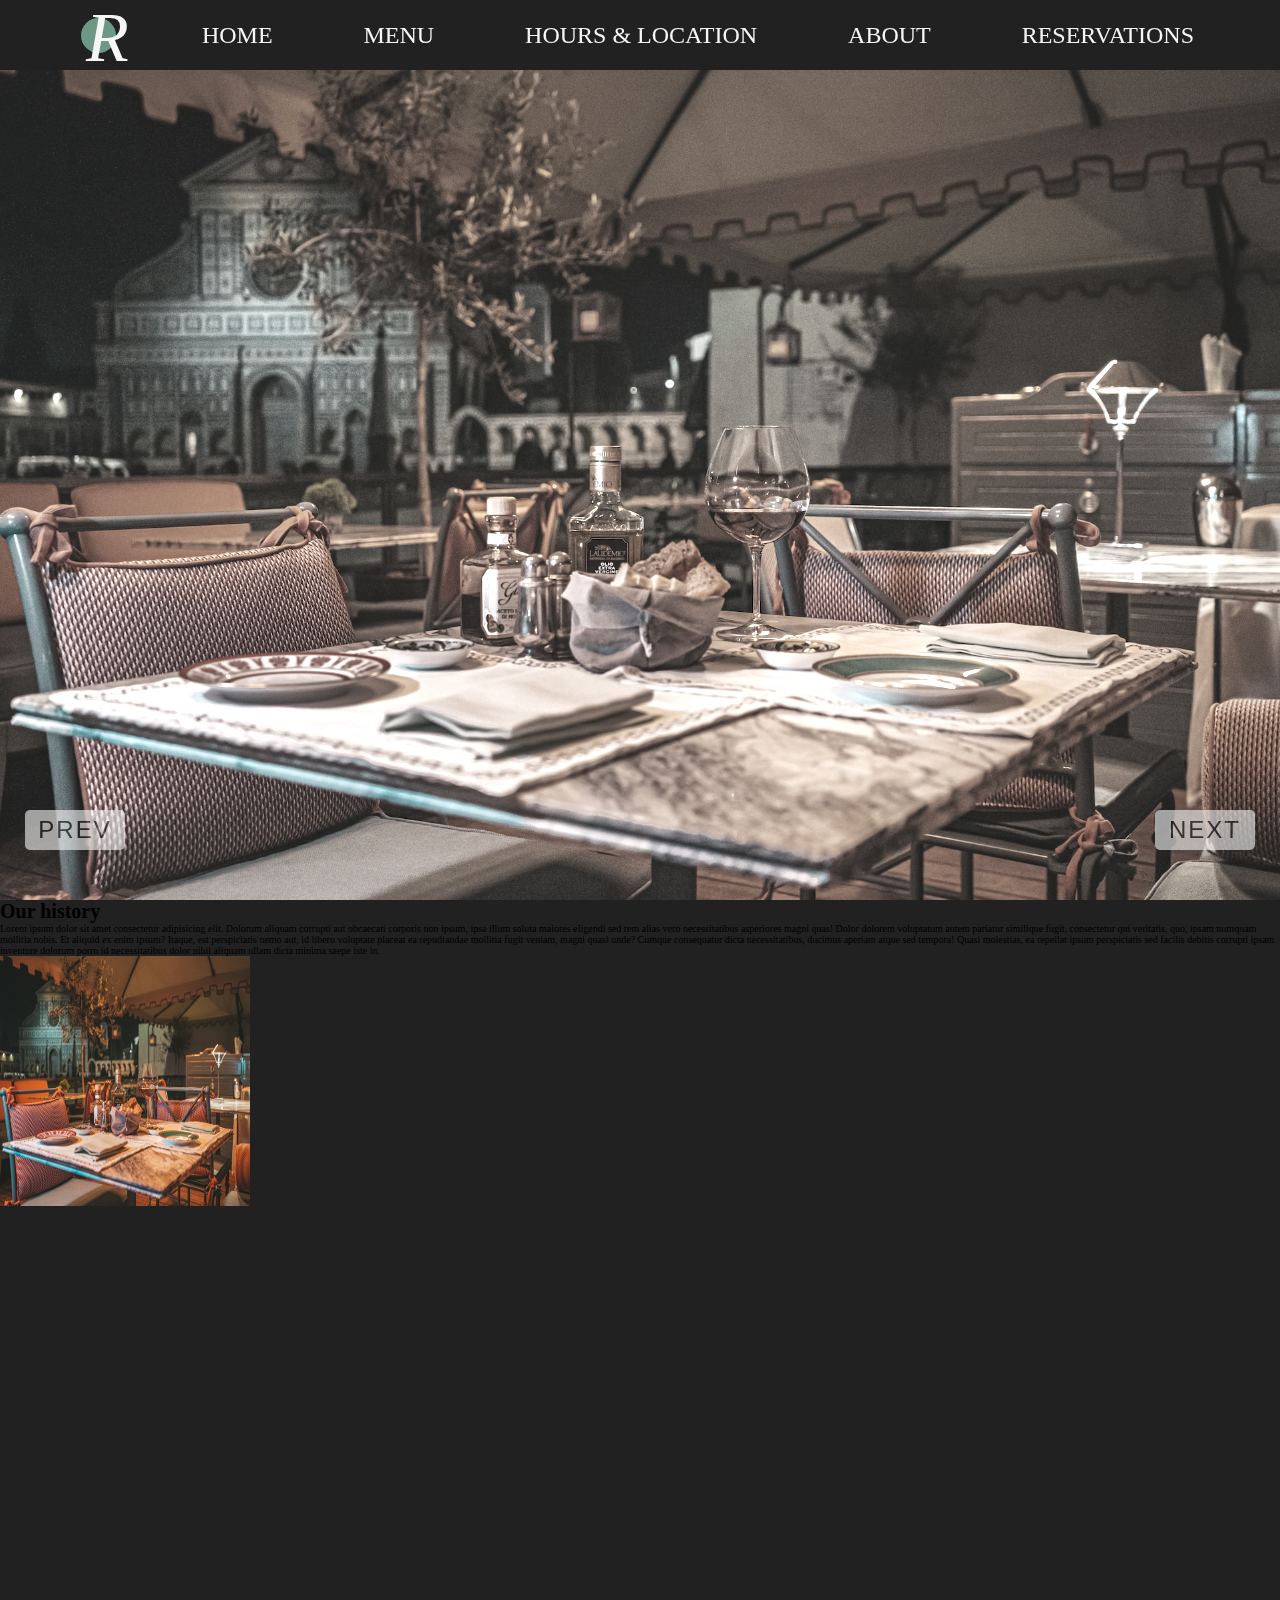
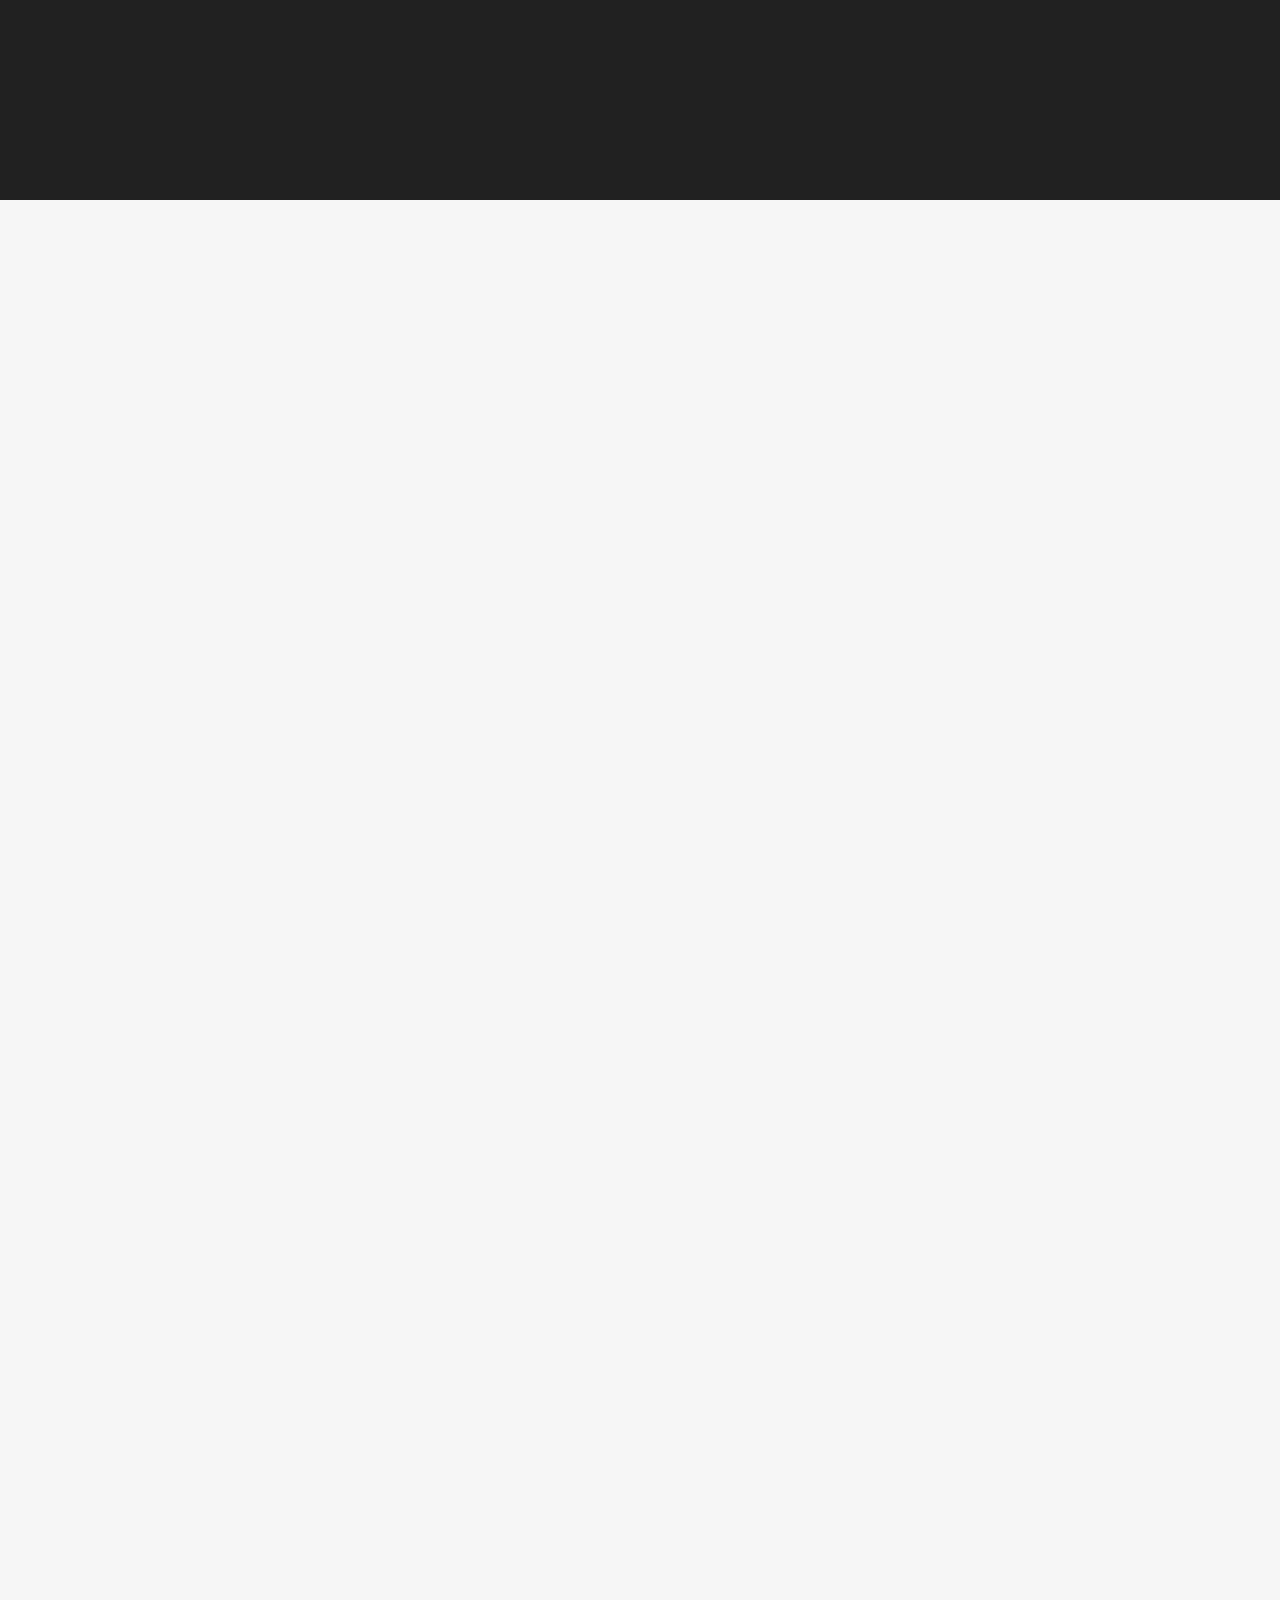
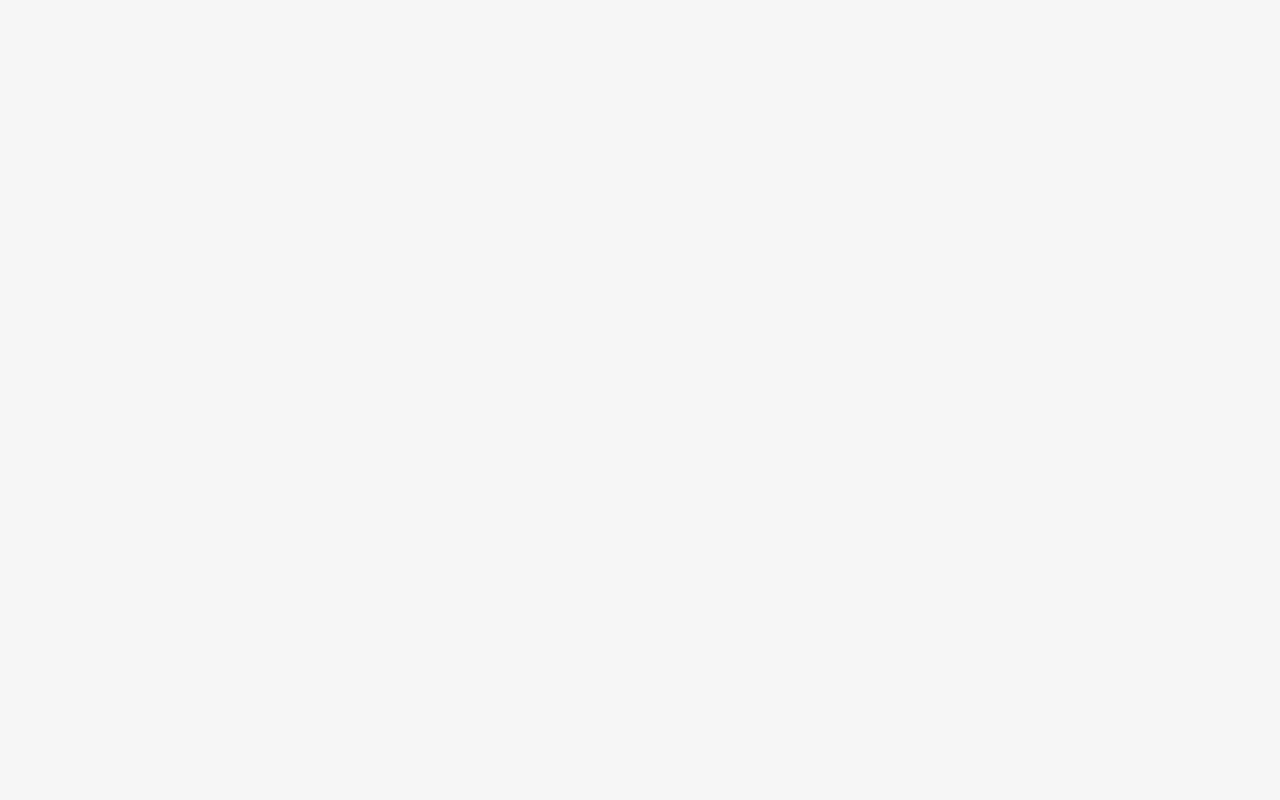
==== restaurant_template/HTML/index.html @ 0f70e35e "started restaurant" ====
<!DOCTYPE html>
<html lang="en">
    <head>
        <meta charset="UTF-8" />
        <meta name="viewport" content="width=device-width, initial-scale=1.0" />
        <title>Document</title>
        <link rel="stylesheet" href="/restaurant_template/CSS/styles.css" />
    </head>
    <body>
        <div class="body-container">
            <!-- <div class="head-outer"></div> -->
            <div class="head-outer-sticky">
                <header>
                    <a class="header-logo" href="">R</a>
                    <a href="">home</a>
                    <a href="">menu</a>
                    <a href="">hours & location</a>
                    <a href="">about</a>
                    <a href="">reservations</a>
                    <div class="sand-menu">
                        <div></div>
                        <div></div>
                        <div></div>
                    </div>
                </header>
            </div>
            <div class="body-outer">
                <section class="sec-01">
                    <div class="carousel-container">
                        <div class="carousel">
                            <img alt="" />
                            <img alt="" />
                            <img alt="" />
                        </div>
                        <div class="carousel-btns">
                            <button class="prev-btn">prev</button>
                            <button class="next-btn">next</button>
                        </div>
                    </div>
                </section>
                <section class="sec-02">
                    <div class="sec-02-container">
                        <div class="sec-02-text">
                            <h1>Our history</h1>
                            <p>
                                Lorem ipsum dolor sit amet consectetur
                                adipisicing elit. Dolorum aliquam corrupti aut
                                obcaecati corporis non ipsum, ipsa illum soluta
                                maiores eligendi sed rem alias vero
                                necessitatibus asperiores magni quas! Dolor
                                dolorem voluptatum autem pariatur similique
                                fugit, consectetur qui veritatis, quo, ipsam
                                numquam mollitia nobis. Et aliquid ex enim
                                ipsum? Itaque, est perspiciatis nemo aut, id
                                libero voluptate placeat ea repudiandae mollitia
                                fugit veniam, magni quasi unde? Cumque
                                consequatur dicta necessitatibus, ducimus
                                aperiam atque sed tempora! Quasi molestias, ea
                                repellat ipsum perspiciatis sed facilis debitis
                                corrupti ipsam inventore dolorum porro id
                                necessitatibus dolor nihil aliquam ullam dicta
                                minima saepe iste in.
                            </p>
                        </div>
                        <script>
                            document
                                .querySelectorAll("img")
                                .forEach(function (img) {
                                    // This can also be used to abort an image load.
                                    img.src = "";
                                });
                        </script>
                        <img src="/restaurant_template/IMG/restaurant_01.jpg" alt="" />
                    </div>
                </section>
                <section class="sec-03"></section>
                <section class="sec-04"></section>
            </div>
            <div class="foot-outer"></div>
        </div>

        <!-- CAROUSEL  -->

        <script src="/restaurant_template/JS/carousel_logic.js"></script>
        <script src="/restaurant_template/JS/sand_logic.js"></script>
    </body>
</html>
---- restaurant_template/CSS/styles.css ----
html {
    font-size: 10px;
}

html * {
    padding: 0;
    margin: 0;
    box-sizing: border-box;
}

:root {
    --color01: #f6f6f6;
    --color02: #d9cab3;
    --color03: #6d9886;
    --color04: #212121;

    /* header font sizes */
    --header-font-01: 2.4rem;
    --header-font-02: 2rem;

    /* margin & padding */
    --section-margin-top: 5rem;

}

.body-container {
    width: 100%;
    height: 400rem;
    background-color: var(--color01);
}

.head-outer {
    width: 100%;
    height: 9rem;
    background-color: var(--color04);
    border-bottom: 1px solid var(--color01);
}

.head-outer-sticky {
    position: sticky;
    height: 7rem;
    top: 0;
    width: 100%;
    background-color: var(--color04);
    transition: all 0.3s ease-in-out;
    z-index: 1;
}

/* HEADEER ********************************************************************************************* */

header {
    width: 100%;
    max-width: 150rem;
    margin: 0 auto;
    height: 100%;
    display: flex;
    justify-content: space-evenly;
    align-items: center;
}

.sand-menu {
    display: none;
}

header a {
    font-size: var(--header-font-01);
    text-transform: uppercase;
    text-decoration: none;
    color: var(--color01);
    position: relative;
    padding: 0 0.5rem;
}

header a:not(:first-child):before {
    position: absolute;
    content: "";
    bottom: -0.5rem;
    height: 0.2rem;
    width: 0;
    background-color: var(--color01);
    right: 0rem;
    transition: width 0.2s ease-in-out;
}

header a:hover::before {
    width: 100%;
}

.header-logo {
    font-size: 7rem;
    font-style: italic;
    background-color: var(--color03);
    border-radius: 5.5rem;
    width: 3.5rem;
    height: 3.5rem;
    display: flex;
    line-height: 4rem;
    align-self: top;
}

/* HEADEER END ********************************************************************************************* */

/* BODY START ********************************************************************************************* */

.body-outer{
    /* background-color: lightgreen; */
    height: calc(100vh - 70px);
    width: 100%;
}

.sec-01{
    height: 100%;
}

/* CAROUSEL TODO:  */

.carousel-container{
    width: 100%;
    height: 100%;
    overflow: hidden;  
    position: relative;
}

.carousel{
    position: absolute;
    left: -1px;
    top: -1px;
    bottom: -1px;
    width: calc(300vw + 6px);
    height: calc(100% + 2px);
    display: flex;
    transition: transform .5s ease;
}

.carousel img{
    height: auto;
    width: calc(100vw + 2px);
    /* background-image: url(/oleg_official/IMG/PNG/optimized/home/img01-small.png); */
    background-size: cover;
    background-repeat: no-repeat;
    background-position: center center;
    filter: grayscale(75%) brightness(120%); 
    box-sizing: border-box;
    border: none;
}

.carousel img:nth-child(1){
    background-image: url(/restaurant_template/IMG/restaurant_01.jpg);
}

.carousel img:nth-child(2){
    background-image: url(/restaurant_template/IMG/restaurant_02.jpg);
}

.carousel img:nth-child(3){
    background-image: url(/restaurant_template/IMG/restaurant_03.jpg);
}

.carousel-btns{
    position: absolute;
    left: 50%;
    transform: translateX(-50%);
    top: 0;
    display: flex;
    justify-content: space-between;
    align-items: end;
    width: 100%;
    max-width: 150rem;
    height: 100%;
    /* z-index: 3; */
}

.carousel-btns button{
    margin: 5rem 2.5rem;
    height: 4rem;
    width: 10rem;
    cursor: pointer;
    border: none;
    font-size: 2.4rem;
    background-color: var(--color01);
    opacity: .6;
    color: var(--color04);
    text-transform: uppercase;
    letter-spacing: .2rem;
    border-radius: .5rem;
}

.sec-02{
    height: 100vh;
    width: 100%;
    background-color: var(--color04);
}

.sec-02-container{
    position: relative;
    display: inline-block;
}

.sec-02-container img{
    /* background-image: url(/restaurant_template/IMG/restaurant_02.jpg); */
    background-size: cover;
    background-repeat: no-repeat;
    width: 25rem;
    height: 25rem;
}

/* BODY END ********************************************************************************************* */

/* CAROUSEL START ********************************************************************************************* */

/* CAROUSEL END ********************************************************************************************* */

/* ******************* */
/* ******************* */
/* ******************* */
/* MEDIAS */
/* ******************* */
/* ******************* */
/* ******************* */

@media screen and (max-width: 1250px) {
    header a {
        font-size: var(--header-font-02);
    }
}

@media screen and (max-width: 1000px) {
    .sand-menu {
        display: block;
        cursor: pointer;
        height: 5rem;
        align-self: flex-start;
    }

    .sand-menu div {
        width: 5em;
        height: 0.3rem;
        margin: 1rem 0;
        background-color: var(--color02);
        border-radius: 1rem;
        transition: all 0.4s ease;
    }

    .zero-height{
        display: none;
    }

    .head-outer-sticky.sand-100 .sand-menu div:nth-child(2) {
        opacity: 0;
        transition: all 0.4s ease;
    }

    .head-outer-sticky.sand-100 .sand-menu div:nth-child(1) {
        transform: translateY(1.3rem) rotate(45deg);
        transition: all 0.4s ease;
    }

    .head-outer-sticky.sand-100 .sand-menu div:nth-child(3) {
        transition: all 0.4s ease;
        transform: translateY(-1.3rem) rotate(-45deg);
    }

    .head-outer-sticky.sand-100 {
        height: 100vh;
        /* transition: height .3s ease-in-out; */
    }

    header {
        padding: 1rem 2rem;
        justify-content: space-between;
        position: relative;
        align-items: top;
    }

    .head-outer-sticky.sand-100 header {
        align-items: start;
    }

    .header-logo {
        width: 5rem;
        height: 5rem;
        line-height: 5rem;
        align-self: flex-start;
    }

    .overflow-hidden {
        overflow: hidden;
    }

    header a:not(:first-child):not(:last-child) {
        display: none;
    }

    .head-outer-sticky.sand-100 header a:not(:first-child) {
        display: block !important;
        position: absolute;
        left: 50%;
        transform: translateX(-50%);
        text-align: center;
        font-size: var(--header-font-01);
    }

    .head-outer-sticky.sand-100 a:nth-child(2) {
        top: 15rem;
    }

    .head-outer-sticky.sand-100 a:nth-child(3) {
        top: 22rem;
    }

    .head-outer-sticky.sand-100 a:nth-child(4) {
        top: 29rem;
        width: max-content;
    }

    .head-outer-sticky.sand-100 a:nth-child(5) {
        top: 36rem;
    }

    .head-outer-sticky.sand-100 a:nth-child(6) {
        top: 43rem;
    }
}
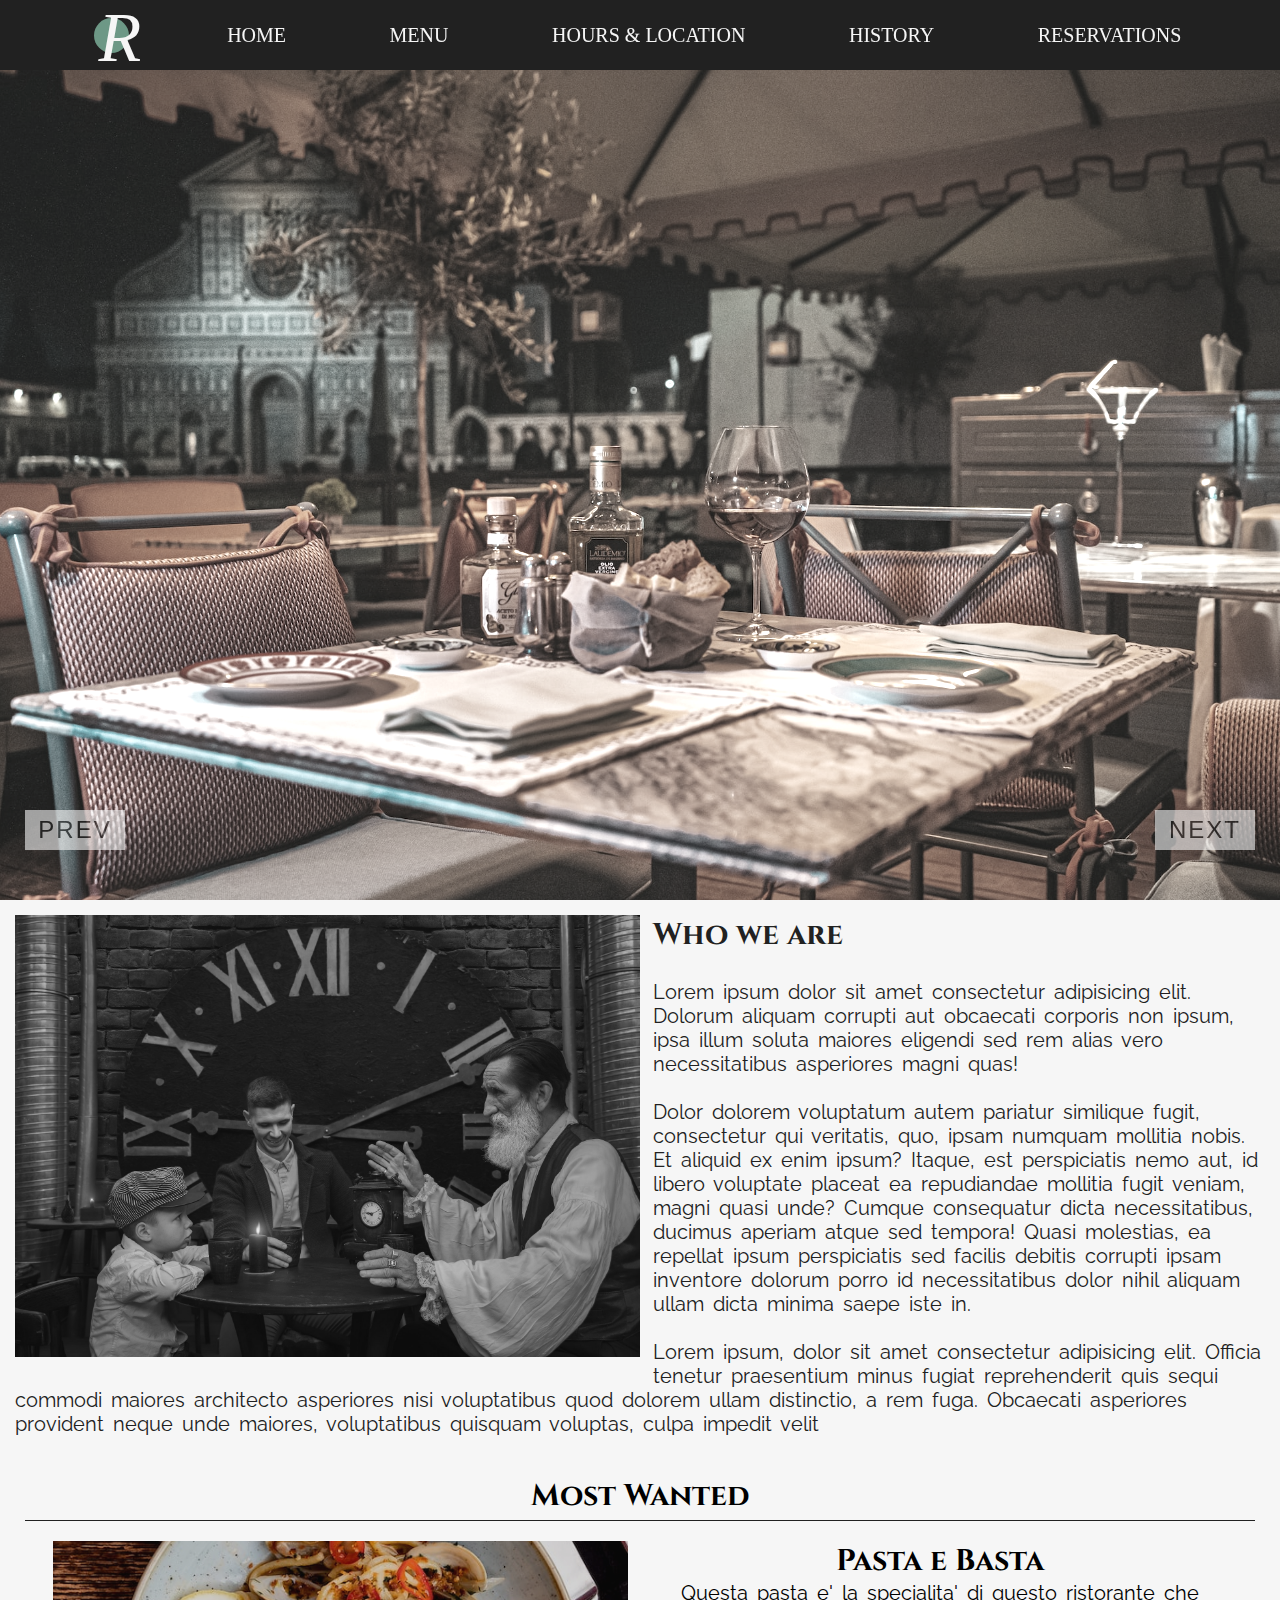
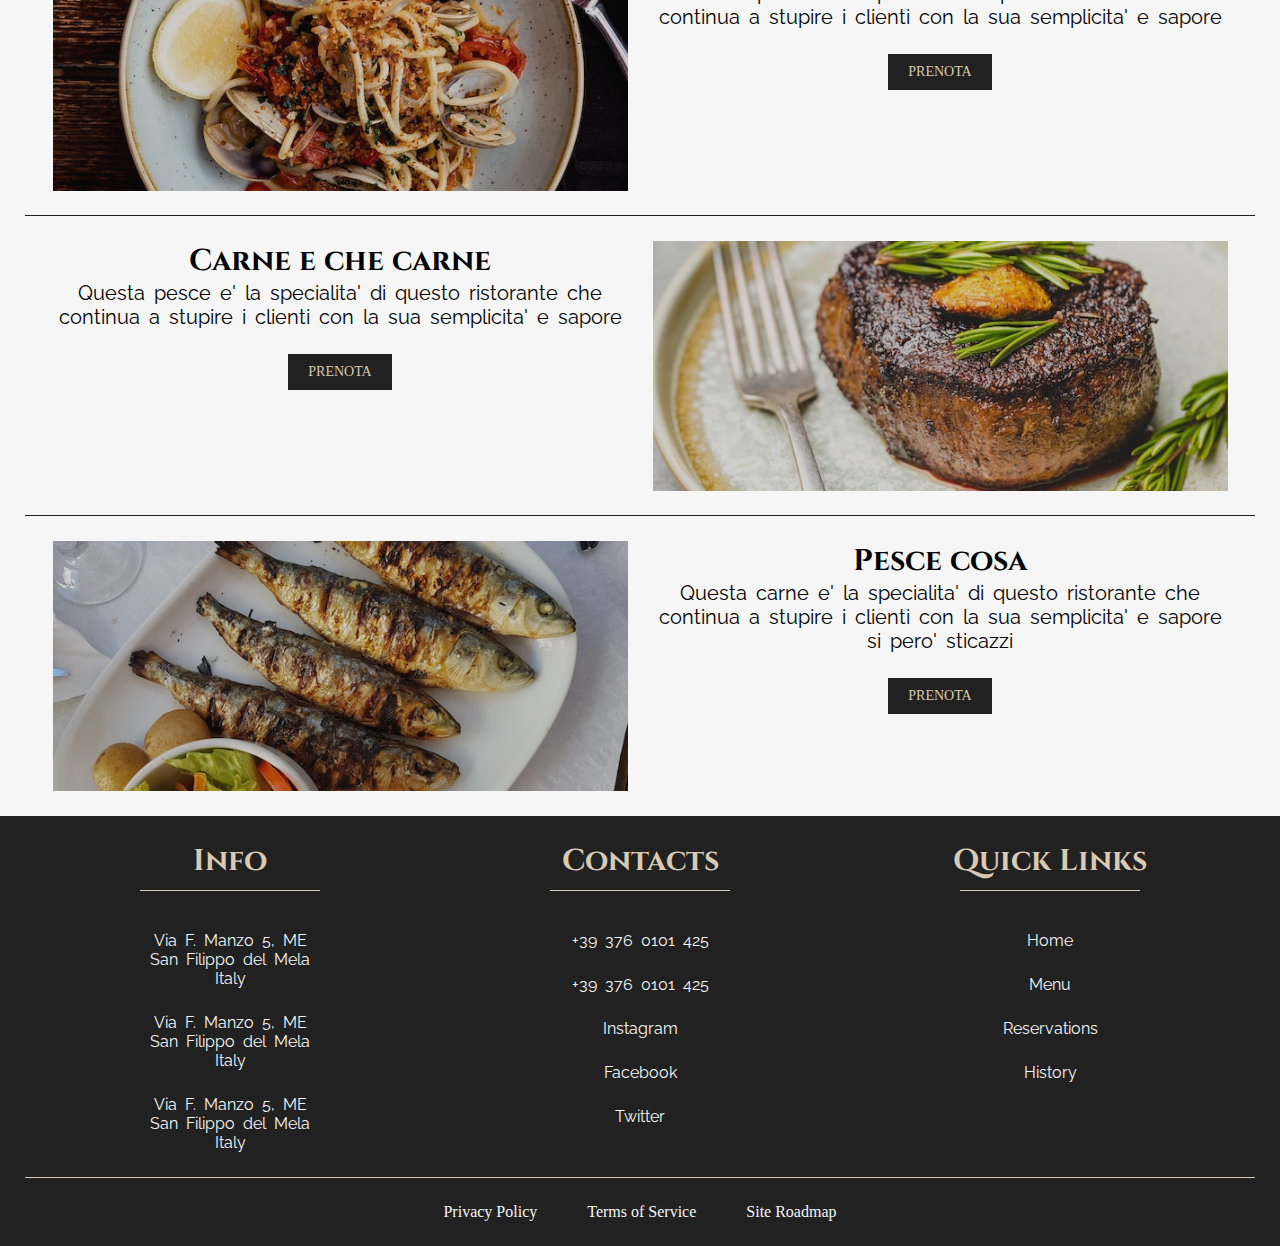
==== commit 0f899d3c: "home restaurant almost done" ====
--- a/restaurant_template/HTML/index.html
+++ b/restaurant_template/HTML/index.html
@@ -3,6 +3,14 @@
     <head>
         <meta charset="UTF-8" />
         <meta name="viewport" content="width=device-width, initial-scale=1.0" />
+        <link rel="preconnect" href="https://fonts.googleapis.com" />
+        <link rel="preconnect" href="https://fonts.gstatic.com" crossorigin />
+        <link rel="preconnect" href="https://fonts.googleapis.com" />
+        <link rel="preconnect" href="https://fonts.gstatic.com" crossorigin />
+        <link
+            href="https://fonts.googleapis.com/css2?family=Baskervville:ital@0;1&family=Cinzel&family=Marcellus+SC&family=Nunito:ital,wght@0,200;0,300;0,400;0,500;0,600;0,700;0,800;0,900;0,1000;1,200;1,300;1,400;1,500;1,600;1,700;1,800;1,900;1,1000&family=Raleway:ital,wght@0,100;0,200;0,300;0,400;0,500;0,600;0,700;0,800;0,900;1,100;1,200;1,300;1,400;1,500;1,600;1,700;1,800;1,900&display=swap"
+            rel="stylesheet"
+        />
         <title>Document</title>
         <link rel="stylesheet" href="/restaurant_template/CSS/styles.css" />
     </head>
@@ -15,7 +23,7 @@
                     <a href="">home</a>
                     <a href="">menu</a>
                     <a href="">hours & location</a>
-                    <a href="">about</a>
+                    <a href="">history</a>
                     <a href="">reservations</a>
                     <div class="sand-menu">
                         <div></div>
@@ -40,17 +48,24 @@
                 </section>
                 <section class="sec-02">
                     <div class="sec-02-container">
+                        <div class="sec-02-img">
+                            <img
+                                src="/restaurant_template/IMG/restaurant_03.jpg"
+                                alt=""
+                            />
+                        </div>
                         <div class="sec-02-text">
-                            <h1>Our history</h1>
+                            <h1>Who we are</h1>
                             <p>
                                 Lorem ipsum dolor sit amet consectetur
                                 adipisicing elit. Dolorum aliquam corrupti aut
                                 obcaecati corporis non ipsum, ipsa illum soluta
                                 maiores eligendi sed rem alias vero
-                                necessitatibus asperiores magni quas! Dolor
-                                dolorem voluptatum autem pariatur similique
-                                fugit, consectetur qui veritatis, quo, ipsam
-                                numquam mollitia nobis. Et aliquid ex enim
+                                necessitatibus asperiores magni quas!
+                                <br /><br />
+                                Dolor dolorem voluptatum autem pariatur
+                                similique fugit, consectetur qui veritatis, quo,
+                                ipsam numquam mollitia nobis. Et aliquid ex enim
                                 ipsum? Itaque, est perspiciatis nemo aut, id
                                 libero voluptate placeat ea repudiandae mollitia
                                 fugit veniam, magni quasi unde? Cumque
@@ -59,24 +74,124 @@
                                 repellat ipsum perspiciatis sed facilis debitis
                                 corrupti ipsam inventore dolorum porro id
                                 necessitatibus dolor nihil aliquam ullam dicta
-                                minima saepe iste in.
-                            </p>
-                        </div>
-                        <script>
-                            document
-                                .querySelectorAll("img")
-                                .forEach(function (img) {
-                                    // This can also be used to abort an image load.
-                                    img.src = "";
-                                });
-                        </script>
-                        <img src="/restaurant_template/IMG/restaurant_01.jpg" alt="" />
-                    </div>
-                </section>
-                <section class="sec-03"></section>
-                <section class="sec-04"></section>
+                                minima saepe iste in. <br /><br />
+                                Lorem ipsum, dolor sit amet consectetur
+                                adipisicing elit. Officia tenetur praesentium
+                                minus fugiat reprehenderit quis sequi commodi
+                                maiores architecto asperiores nisi voluptatibus
+                                quod dolorem ullam distinctio, a rem fuga.
+                                Obcaecati asperiores provident neque unde
+                                maiores, voluptatibus quisquam voluptas, culpa
+                                impedit velit
+                            </p>
+                        </div>
+                    </div>
+                </section>
+                <!-- Most Wanted dishes -->
+                <section class="sec-03">
+                    <h1>Most Wanted</h1>
+                    <div class="card card-01">
+                        <div class="sec-03-img">
+                            <img
+                                src="/restaurant_template/IMG/pasta.jpg"
+                                alt=""
+                            />
+                        </div>
+                        <div class="card-01-text">
+                            <h1>Pasta e Basta</h1>
+                            <p>
+                                Questa pasta e' la specialita' di questo
+                                ristorante che continua a stupire i clienti con
+                                la sua semplicita' e sapore
+                            </p>
+                            <a href="">prenota</a>
+                        </div>
+
+                    </div>
+                    <div class="card card-02">
+                        <div class="sec-03-img">
+                            <img src="/restaurant_template/IMG/carne.jpg" alt="" />
+                        </div>
+                        <div class="card-03-text">
+                            <h1>Carne e che carne</h1>
+                            <p>
+                                Questa pesce e' la specialita' di questo
+                                ristorante che continua a stupire i clienti con
+                                la sua semplicita' e sapore
+                            </p>
+                            <a href="">prenota</a>
+                            
+                        </div>
+                    </div>
+                    <div class="card card-03">
+                        <div class="sec-03-img">
+                            <img src="/restaurant_template/IMG/pesce.jpg" alt="" />
+                        </div>
+                        <div class="card-03-text">
+                            <h1>Pesce cosa</h1>
+                            <p>
+                                Questa carne e' la specialita' di questo
+                                ristorante che continua a stupire i clienti con
+                                la sua semplicita' e sapore si pero' sticazzi
+                            </p>
+                            <a href="">prenota</a>
+
+
+                        </div>
+                        
+                    </div>
+                </section>
+                <section class="sec-04">
+             
+                </section>
             </div>
-            <div class="foot-outer"></div>
+            <div class="foot-outer">
+                <section class="foot-top">
+                    <div class="foot-left">
+                        <h1>Info</h1>
+                        <p>
+                            Via F. Manzo 5, ME <br />
+                            San Filippo del Mela <br />
+                            Italy
+                        </p>
+                        <p>
+                            Via F. Manzo 5, ME <br />
+                            San Filippo del Mela <br />
+                            Italy
+                        </p>
+                        <p>
+                            Via F. Manzo 5, ME <br />
+                            San Filippo del Mela <br />
+                            Italy
+                        </p>
+                    </div>
+                    <!-- middle things -->
+                    <div class="foot-middle">
+                        <h1>Contacts</h1>
+                        <p>+39 376 0101 425</p>
+                        <p>+39 376 0101 425</p>
+
+                        <p>Instagram</p>
+                        <p>Facebook</p>
+                        <p>Twitter</p>
+  
+                    </div>
+                    <!-- right things -->
+                    <div class="foot-right">
+                        <h1>Quick Links</h1>
+                        <p>Home</p>
+                        <p>Menu</p>
+                        <p>Reservations</p>
+                        <p>History</p>
+                    </div>
+                </section>
+                <section class="foot-bottom">
+                    <a href="">Privacy Policy</a>
+                    <a href="">Terms of Service</a>
+                    <a href="">Site Roadmap</a>
+                </section>
+                <!-- left things -->
+            </div>
         </div>
 
         <!-- CAROUSEL  -->
--- a/restaurant_template/CSS/styles.css
+++ b/restaurant_template/CSS/styles.css
@@ -6,6 +6,15 @@
     padding: 0;
     margin: 0;
     box-sizing: border-box;
+}
+
+h1 {
+    font-family: "Cinzel", serif;
+}
+
+p {
+    font-family: "Raleway", sans-serif;
+    word-spacing: 0.4rem;
 }
 
 :root {
@@ -15,18 +24,22 @@
     --color04: #212121;
 
     /* header font sizes */
-    --header-font-01: 2.4rem;
+    --header-font-01: 2rem;
     --header-font-02: 2rem;
 
     /* margin & padding */
-    --section-margin-top: 5rem;
-
+    --section-padding-top: 5rem;
+    --space-h101: 2.5rem;
+
+    --font-size-title01: 3rem;
+    --font-size-parag01: 2rem;
 }
 
 .body-container {
     width: 100%;
-    height: 400rem;
+    height: max-content;
     background-color: var(--color01);
+    position: relative;
 }
 
 .head-outer {
@@ -78,7 +91,7 @@
     height: 0.2rem;
     width: 0;
     background-color: var(--color01);
-    right: 0rem;
+    left: 0rem;
     transition: width 0.2s ease-in-out;
 }
 
@@ -102,26 +115,23 @@
 
 /* BODY START ********************************************************************************************* */
 
-.body-outer{
-    /* background-color: lightgreen; */
+.body-outer {
+    width: 100%;
+}
+
+.sec-01 {
+    height: 100%;
+}
+
+/* CAROUSEL TODO:  */
+.carousel-container {
+    width: 100%;
     height: calc(100vh - 70px);
-    width: 100%;
-}
-
-.sec-01{
-    height: 100%;
-}
-
-/* CAROUSEL TODO:  */
-
-.carousel-container{
-    width: 100%;
-    height: 100%;
-    overflow: hidden;  
-    position: relative;
-}
-
-.carousel{
+    overflow: hidden;
+    position: relative;
+}
+
+.carousel {
     position: absolute;
     left: -1px;
     top: -1px;
@@ -129,34 +139,33 @@
     width: calc(300vw + 6px);
     height: calc(100% + 2px);
     display: flex;
-    transition: transform .5s ease;
-}
-
-.carousel img{
+    transition: transform 0.5s ease;
+}
+
+.carousel img {
     height: auto;
     width: calc(100vw + 2px);
-    /* background-image: url(/oleg_official/IMG/PNG/optimized/home/img01-small.png); */
     background-size: cover;
     background-repeat: no-repeat;
     background-position: center center;
-    filter: grayscale(75%) brightness(120%); 
+    filter: grayscale(75%) brightness(120%);
     box-sizing: border-box;
     border: none;
 }
 
-.carousel img:nth-child(1){
+.carousel img:nth-child(1) {
     background-image: url(/restaurant_template/IMG/restaurant_01.jpg);
 }
 
-.carousel img:nth-child(2){
+.carousel img:nth-child(2) {
     background-image: url(/restaurant_template/IMG/restaurant_02.jpg);
 }
 
-.carousel img:nth-child(3){
+.carousel img:nth-child(3) {
     background-image: url(/restaurant_template/IMG/restaurant_03.jpg);
 }
 
-.carousel-btns{
+.carousel-btns {
     position: absolute;
     left: 50%;
     transform: translateX(-50%);
@@ -167,10 +176,9 @@
     width: 100%;
     max-width: 150rem;
     height: 100%;
-    /* z-index: 3; */
-}
-
-.carousel-btns button{
+}
+
+.carousel-btns button {
     margin: 5rem 2.5rem;
     height: 4rem;
     width: 10rem;
@@ -178,33 +186,247 @@
     border: none;
     font-size: 2.4rem;
     background-color: var(--color01);
-    opacity: .6;
+    opacity: 0.6;
     color: var(--color04);
     text-transform: uppercase;
-    letter-spacing: .2rem;
-    border-radius: .5rem;
-}
-
-.sec-02{
-    height: 100vh;
-    width: 100%;
-    background-color: var(--color04);
-}
-
-.sec-02-container{
-    position: relative;
-    display: inline-block;
-}
-
-.sec-02-container img{
-    /* background-image: url(/restaurant_template/IMG/restaurant_02.jpg); */
-    background-size: cover;
-    background-repeat: no-repeat;
-    width: 25rem;
+    letter-spacing: 0.2rem;
+}
+
+.sec-02 {
+    width: 100%;
+    background-color: var(--color01);
+}
+
+.sec-02-container {
+    width: 100%;
+    height: min-content;
+    max-width: 150rem;
+    padding: var(--section-padding-top) 0;
+    margin: 0 auto;
+    box-sizing: border-box;
+    overflow: hidden;
+    padding: 1.5rem;
+}
+
+.sec-02-img {
+    
+    width: 50%;
+    float: left;
+    margin-right: 1.25rem;
+}
+
+.sec-02-img img {
+    width: 100%;
+    filter: grayscale(100%);
+    vertical-align: 50%;
+}
+
+.sec-02-text {
+    color: var(--color04);
+}
+
+.sec-02-text h1 {
+    font-size: var(--font-size-title01);
+    padding-bottom: var(--space-h101);
+}
+.sec-02-text p {
+    font-size: var(--font-size-parag01);
+}
+
+/* section 3 */
+
+.sec-03{
+    padding: var(--space-h101);
+    width: 100%;
+    max-width: 150rem;
+    margin: 0 auto;
+    /* background-color: var(--color02); */
+    
+}
+
+.sec-03 > h1{
+    font-size: 4rem;
+    text-align: center;
+    padding-bottom: var(--space-h101);
+    position: relative;
+}
+
+.sec-03 > h1::before{
+    position: absolute;
+    content: "";
+    left: 0;
+    bottom: 2rem;
+    width: 100%;
+    height: .1rem;
+    background-color: var(--color04);
+}
+
+.card{
+    display: flex;
+    margin-bottom: 5rem;
+    justify-content: center;
+    flex-wrap: wrap;
+    gap: 2.5rem;
+    position: relative;
+}
+
+.card:nth-child(4){
+    margin-bottom: 0;
+}
+
+.card:not(:last-child)::before{
+    position: absolute;
+    content: "";
+    left: 0;
+    bottom: -2.5rem; 
+    width: 100%;
+    height: .1rem;
+    background-color: var(--color04);
+}
+
+.card > div{
+    overflow: hidden;
+    width: calc(50% - 4rem);
     height: 25rem;
 }
 
+.card:nth-child(3) > div:first-child{
+    order: 2;
+}
+
+.card .card-01-text, .card .card-02-text, .card .card-03-text{
+    display: flex;
+    flex-direction: column;
+    text-align: center;
+}
+
+.sec-03 h1{
+    font-size: var(--font-size-title01);
+}
+
+.sec-03 p{
+    font-size: var(--font-size-parag01);
+    padding-bottom: var(--space-h101);
+    overflow: hidden;
+}
+
+.sec-03-img{
+    display: flex;
+    align-items: center;
+    position: relative;
+}
+
+.sec-03-img img{
+    height: auto;
+    width: 100%;
+}
+
+.sec-03-img::before{
+    position: absolute;
+    content: "";
+    left: 0;
+    right: 0;
+    top: 0;
+    bottom: 0;
+    opacity: .2;
+    background-color: var(--color04);
+    transition: all .4s ease-in-out;
+
+}
+
+.sec-03-img:hover::before{
+    opacity: 0;
+    transition: all .4s ease-in-out;
+}
+
+.card a{
+    height: min-content;
+    background-color: var(--color04);
+    padding: 1rem 2rem;
+    font-size: 1.4rem;
+    text-decoration: none;
+    text-transform: uppercase;
+    color: var(--color02);
+    width: min-content;
+    margin-left: auto;
+    margin-right: auto;
+}
+
+
+
 /* BODY END ********************************************************************************************* */
+
+/* FOOTER START ********************************************************************************************* */
+
+.foot-outer {
+    background-color: var(--color04);
+    width: 100%;
+    max-width: 150rem;
+    padding: 2.5rem 2.5rem 0 2.5rem;
+    display: flex;
+    flex-direction: column;
+    margin: 0 auto;
+}
+
+.foot-top {
+    height: 80%;
+    display: flex;
+}
+
+.foot-top h1 {
+    font-size: var(--font-size-title01);
+    padding-bottom: calc(var(--space-h101) * 2);
+    position: relative;
+}
+
+.foot-top h1::before {
+    position: absolute;
+    left: 50%;
+    transform: translateX(-50%);
+    bottom: 4rem;
+    content: "";
+    width: 18rem;
+    height: 0.1rem;
+    background-color: var(--color02);
+}
+
+.foot-top h1{
+    color: var(--color02);
+    text-align: center;
+}
+
+.foot-top p, .foot-bottom a {
+    color: var(--color01);
+    text-align: center;
+    font-size: calc(var(--font-size-parag01) - 0.4rem);
+    margin-bottom: var(--space-h101);
+    text-decoration: none;
+}
+
+.foot-top > div {
+    height: 100%;
+    width: 100%;
+}
+
+.foot-bottom {
+    display: flex;
+    align-items: center;
+    justify-content: center;
+    max-width: 150rem;
+    margin: 0 auto;
+    height: 20%;
+    width: 100%;
+    border-top: 1px solid var(--color02);
+}
+
+.foot-bottom a{
+    height: min-content;
+    margin: 0;
+    margin: 2.5rem;
+}
+
+
+/* FOOTER END ********************************************************************************************* */
 
 /* CAROUSEL START ********************************************************************************************* */
 
@@ -237,11 +459,10 @@
         height: 0.3rem;
         margin: 1rem 0;
         background-color: var(--color02);
-        border-radius: 1rem;
         transition: all 0.4s ease;
     }
 
-    .zero-height{
+    .zero-height {
         display: none;
     }
 
@@ -279,7 +500,6 @@
     .header-logo {
         width: 5rem;
         height: 5rem;
-        line-height: 5rem;
         align-self: flex-start;
     }
 
@@ -321,3 +541,54 @@
         top: 43rem;
     }
 }
+
+@media screen and (max-width: 700px) {
+    .sec-02-img {
+        width: 100%;
+        height: auto;
+        float: left;
+        margin-right: 1.25rem;
+        margin-bottom: var(--space-h101);
+        /* margin-bottom: 2.5rem; */
+    }
+
+    .sec-02-container {
+        padding: 1.5rem;
+    }
+
+    .sec-02-text h1 {
+        text-align: center;
+    }
+
+    .foot-top {
+        flex-direction: column;
+    }
+
+    .foot-top > div {
+        padding-bottom: var(--space-h101);
+    }
+
+    .card{
+        flex-direction: column;
+        align-items: center;
+        flex-wrap: wrap;
+        gap: 2.5rem;
+        position: relative;
+    }
+
+    .card:nth-child(3) > div:first-child{
+        order: 0;
+    }
+ 
+    .card > div{
+        width: 100%;
+    }
+
+    .sec-03{
+        padding: 1.25rem;
+    }
+}
+
+@media screen and (max-width: 250px){
+
+}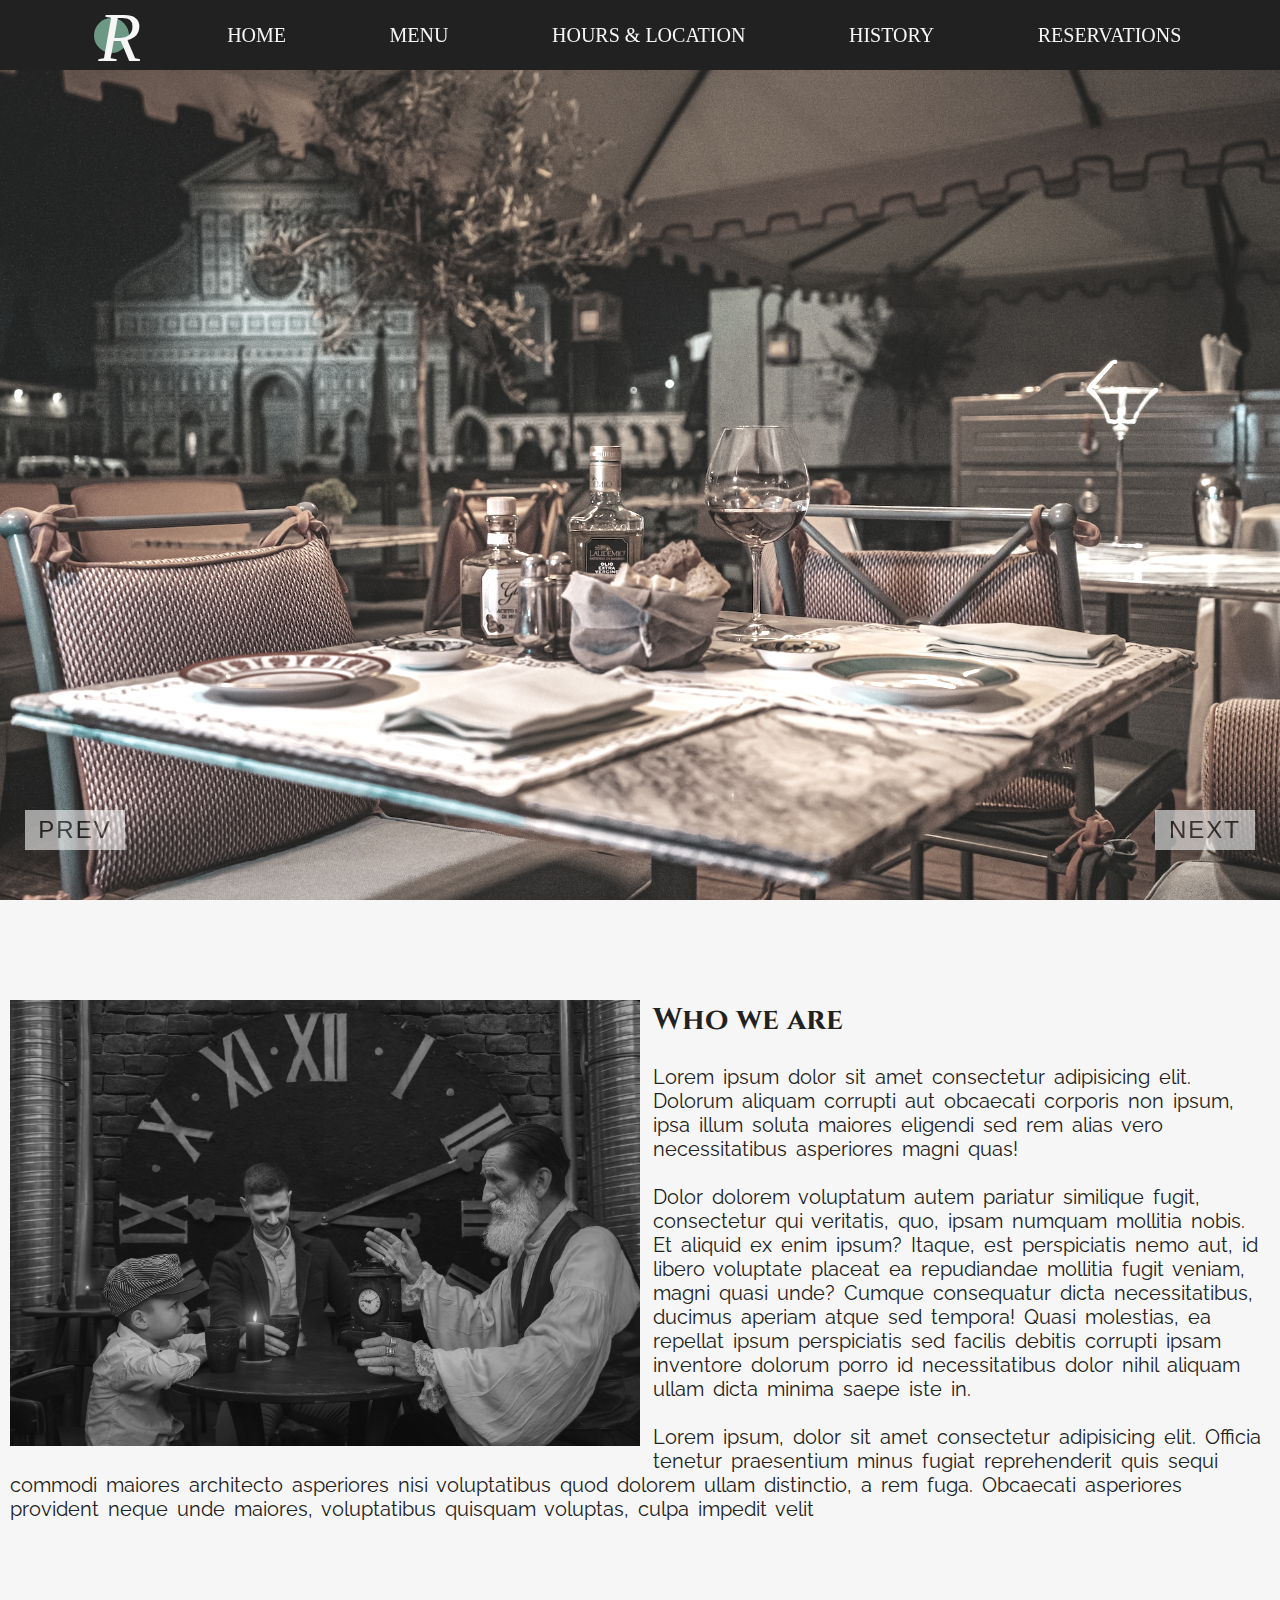
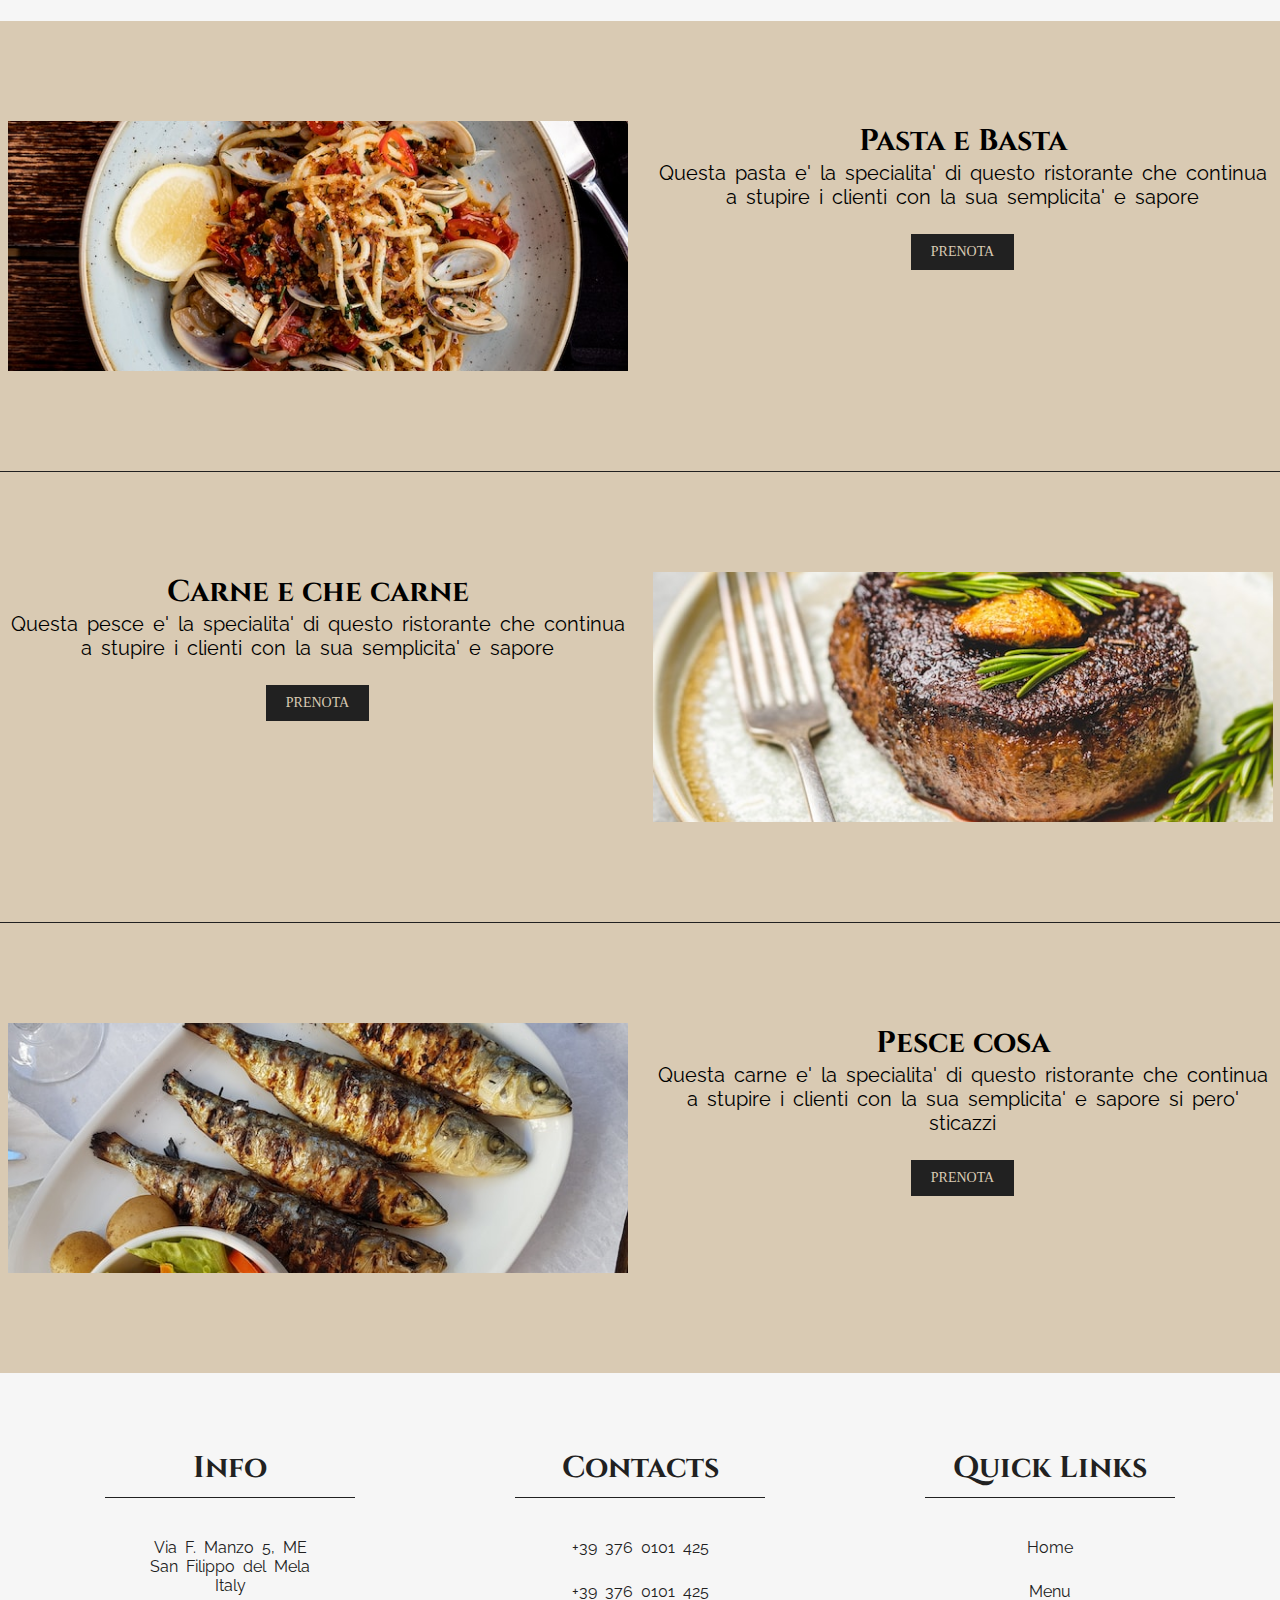
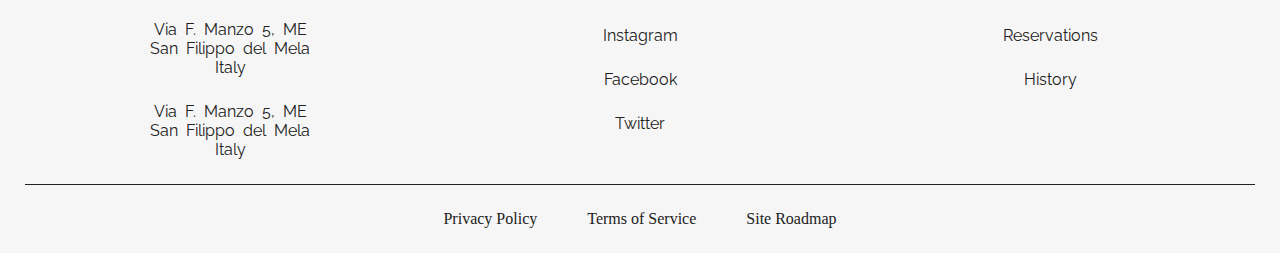
==== commit 7e080583: "home restaurant updates" ====
--- a/restaurant_template/HTML/index.html
+++ b/restaurant_template/HTML/index.html
@@ -11,7 +11,7 @@
             href="https://fonts.googleapis.com/css2?family=Baskervville:ital@0;1&family=Cinzel&family=Marcellus+SC&family=Nunito:ital,wght@0,200;0,300;0,400;0,500;0,600;0,700;0,800;0,900;0,1000;1,200;1,300;1,400;1,500;1,600;1,700;1,800;1,900;1,1000&family=Raleway:ital,wght@0,100;0,200;0,300;0,400;0,500;0,600;0,700;0,800;0,900;1,100;1,200;1,300;1,400;1,500;1,600;1,700;1,800;1,900&display=swap"
             rel="stylesheet"
         />
-        <title>Document</title>
+        <title>Elegantee</title>
         <link rel="stylesheet" href="/restaurant_template/CSS/styles.css" />
     </head>
     <body>
@@ -32,6 +32,8 @@
                     </div>
                 </header>
             </div>
+            <a href="/index.html" class="go-back-to-portfolio"></a>
+
             <div class="body-outer">
                 <section class="sec-01">
                     <div class="carousel-container">
@@ -89,56 +91,59 @@
                 </section>
                 <!-- Most Wanted dishes -->
                 <section class="sec-03">
-                    <h1>Most Wanted</h1>
-                    <div class="card card-01">
-                        <div class="sec-03-img">
-                            <img
-                                src="/restaurant_template/IMG/pasta.jpg"
-                                alt=""
-                            />
-                        </div>
-                        <div class="card-01-text">
-                            <h1>Pasta e Basta</h1>
-                            <p>
-                                Questa pasta e' la specialita' di questo
-                                ristorante che continua a stupire i clienti con
-                                la sua semplicita' e sapore
-                            </p>
-                            <a href="">prenota</a>
-                        </div>
-
-                    </div>
-                    <div class="card card-02">
-                        <div class="sec-03-img">
-                            <img src="/restaurant_template/IMG/carne.jpg" alt="" />
-                        </div>
-                        <div class="card-03-text">
-                            <h1>Carne e che carne</h1>
-                            <p>
-                                Questa pesce e' la specialita' di questo
-                                ristorante che continua a stupire i clienti con
-                                la sua semplicita' e sapore
-                            </p>
-                            <a href="">prenota</a>
+                    <div class="sec-03-container">
+                        <!-- <h1>Most Wanted</h1> -->
+                        <div class="card card-01">
+                            <div class="sec-03-img">
+                                <img
+                                    src="/restaurant_template/IMG/pasta.jpg"
+                                    alt=""
+                                />
+                            </div>
+                            <div class="card-01-text">
+                                <h1>Pasta e Basta</h1>
+                                <p>
+                                    Questa pasta e' la specialita' di questo
+                                    ristorante che continua a stupire i clienti con
+                                    la sua semplicita' e sapore
+                                </p>
+                                <a href="">prenota</a>
+                            </div>
+    
+                        </div>
+                        <div class="card card-02">
+                            <div class="sec-03-img">
+                                <img src="/restaurant_template/IMG/carne.jpg" alt="" />
+                            </div>
+                            <div class="card-03-text">
+                                <h1>Carne e che carne</h1>
+                                <p>
+                                    Questa pesce e' la specialita' di questo
+                                    ristorante che continua a stupire i clienti con
+                                    la sua semplicita' e sapore
+                                </p>
+                                <a href="">prenota</a>
+                                
+                            </div>
+                        </div>
+                        <div class="card card-03">
+                            <div class="sec-03-img">
+                                <img src="/restaurant_template/IMG/pesce.jpg" alt="" />
+                            </div>
+                            <div class="card-03-text">
+                                <h1>Pesce cosa</h1>
+                                <p>
+                                    Questa carne e' la specialita' di questo
+                                    ristorante che continua a stupire i clienti con
+                                    la sua semplicita' e sapore si pero' sticazzi
+                                </p>
+                                <a href="">prenota</a>
+    
+    
+                            </div>
                             
                         </div>
-                    </div>
-                    <div class="card card-03">
-                        <div class="sec-03-img">
-                            <img src="/restaurant_template/IMG/pesce.jpg" alt="" />
-                        </div>
-                        <div class="card-03-text">
-                            <h1>Pesce cosa</h1>
-                            <p>
-                                Questa carne e' la specialita' di questo
-                                ristorante che continua a stupire i clienti con
-                                la sua semplicita' e sapore si pero' sticazzi
-                            </p>
-                            <a href="">prenota</a>
-
-
-                        </div>
-                        
+
                     </div>
                 </section>
                 <section class="sec-04">
--- a/restaurant_template/CSS/styles.css
+++ b/restaurant_template/CSS/styles.css
@@ -29,7 +29,10 @@
 
     /* margin & padding */
     --section-padding-top: 5rem;
+    --section-padding-topX2: 10rem;
     --space-h101: 2.5rem;
+
+    --DEFAULT_left-right: 1rem;
 
     --font-size-title01: 3rem;
     --font-size-parag01: 2rem;
@@ -47,6 +50,19 @@
     height: 9rem;
     background-color: var(--color04);
     border-bottom: 1px solid var(--color01);
+    position: relative;
+}
+
+.go-back-to-portfolio{
+    position: fixed;
+    height: 5rem;
+    width: 5rem;
+    
+    top: 7rem;
+    left: 50%;
+    transform: translateX(-50%);
+    z-index: 5;
+    
 }
 
 .head-outer-sticky {
@@ -123,7 +139,8 @@
     height: 100%;
 }
 
-/* CAROUSEL TODO:  */
+/* TODO: TODO: TODO: TODO: TODO: TODO: TODO: TODO: TODO: TODO: */
+
 .carousel-container {
     width: 100%;
     height: calc(100vh - 70px);
@@ -201,11 +218,10 @@
     width: 100%;
     height: min-content;
     max-width: 150rem;
-    padding: var(--section-padding-top) 0;
+    padding: var(--section-padding-topX2) var(--DEFAULT_left-right);
     margin: 0 auto;
     box-sizing: border-box;
     overflow: hidden;
-    padding: 1.5rem;
 }
 
 .sec-02-img {
@@ -236,62 +252,58 @@
 /* section 3 */
 
 .sec-03{
-    padding: var(--space-h101);
+    
+    width: 100%;
+    background-color: var(--color02);
+    margin-bottom: var(--section-padding-top);
+}
+
+.sec-03-container{
+    margin: 0 auto;
     width: 100%;
     max-width: 150rem;
-    margin: 0 auto;
-    /* background-color: var(--color02); */
-    
-}
-
-.sec-03 > h1{
+}
+
+.sec-03-container > h1{
     font-size: 4rem;
     text-align: center;
     padding-bottom: var(--space-h101);
     position: relative;
 }
 
-.sec-03 > h1::before{
-    position: absolute;
-    content: "";
-    left: 0;
-    bottom: 2rem;
-    width: 100%;
-    height: .1rem;
-    background-color: var(--color04);
-}
-
 .card{
     display: flex;
-    margin-bottom: 5rem;
+    padding: var(--section-padding-topX2) 0;
     justify-content: center;
     flex-wrap: wrap;
     gap: 2.5rem;
     position: relative;
 }
 
-.card:nth-child(4){
+.card:nth-child(3){
     margin-bottom: 0;
 }
 
-.card:not(:last-child)::before{
-    position: absolute;
-    content: "";
-    left: 0;
-    bottom: -2.5rem; 
-    width: 100%;
-    height: .1rem;
-    background-color: var(--color04);
+.card:not(:last-child){
+    border-bottom: .1rem solid var(--color04);
 }
 
 .card > div{
     overflow: hidden;
-    width: calc(50% - 4rem);
+    width: calc(50% - 2rem);
     height: 25rem;
 }
 
-.card:nth-child(3) > div:first-child{
-    order: 2;
+.card >div:first-child{
+    height: 25rem;
+}
+
+.card >div:last-child{
+    height: min-content;
+}
+
+.card:nth-child(2) > div:first-child{
+    order: 1;
 }
 
 .card .card-01-text, .card .card-02-text, .card .card-03-text{
@@ -319,24 +331,6 @@
 .sec-03-img img{
     height: auto;
     width: 100%;
-}
-
-.sec-03-img::before{
-    position: absolute;
-    content: "";
-    left: 0;
-    right: 0;
-    top: 0;
-    bottom: 0;
-    opacity: .2;
-    background-color: var(--color04);
-    transition: all .4s ease-in-out;
-
-}
-
-.sec-03-img:hover::before{
-    opacity: 0;
-    transition: all .4s ease-in-out;
 }
 
 .card a{
@@ -359,13 +353,14 @@
 /* FOOTER START ********************************************************************************************* */
 
 .foot-outer {
-    background-color: var(--color04);
+    /* background-color: var(--color04); */
     width: 100%;
     max-width: 150rem;
     padding: 2.5rem 2.5rem 0 2.5rem;
     display: flex;
     flex-direction: column;
     margin: 0 auto;
+    color: var(--color04)
 }
 
 .foot-top {
@@ -385,18 +380,19 @@
     transform: translateX(-50%);
     bottom: 4rem;
     content: "";
-    width: 18rem;
+    width: 100%;
+    max-width: 25rem;
     height: 0.1rem;
-    background-color: var(--color02);
+    background-color: var(--color04);
 }
 
 .foot-top h1{
-    color: var(--color02);
+    /* color: var(--color02); */
     text-align: center;
 }
 
 .foot-top p, .foot-bottom a {
-    color: var(--color01);
+    /* color: var(--color01); */
     text-align: center;
     font-size: calc(var(--font-size-parag01) - 0.4rem);
     margin-bottom: var(--space-h101);
@@ -416,22 +412,18 @@
     margin: 0 auto;
     height: 20%;
     width: 100%;
-    border-top: 1px solid var(--color02);
+    border-top: 1px solid var(--color04);
 }
 
 .foot-bottom a{
     height: min-content;
     margin: 0;
     margin: 2.5rem;
+    color: var(--color04)
 }
 
 
 /* FOOTER END ********************************************************************************************* */
-
-/* CAROUSEL START ********************************************************************************************* */
-
-/* CAROUSEL END ********************************************************************************************* */
-
 /* ******************* */
 /* ******************* */
 /* ******************* */
@@ -553,7 +545,7 @@
     }
 
     .sec-02-container {
-        padding: 1.5rem;
+        padding: var(--DEFAULT_left-right);
     }
 
     .sec-02-text h1 {
@@ -576,7 +568,7 @@
         position: relative;
     }
 
-    .card:nth-child(3) > div:first-child{
+    .card:nth-child(2) > div:first-child{
         order: 0;
     }
  
@@ -589,6 +581,8 @@
     }
 }
 
-@media screen and (max-width: 250px){
-
+@media screen and (max-width: 300px){
+    .foot-bottom a{
+        margin: 2.5rem 1rem;
+    }
 }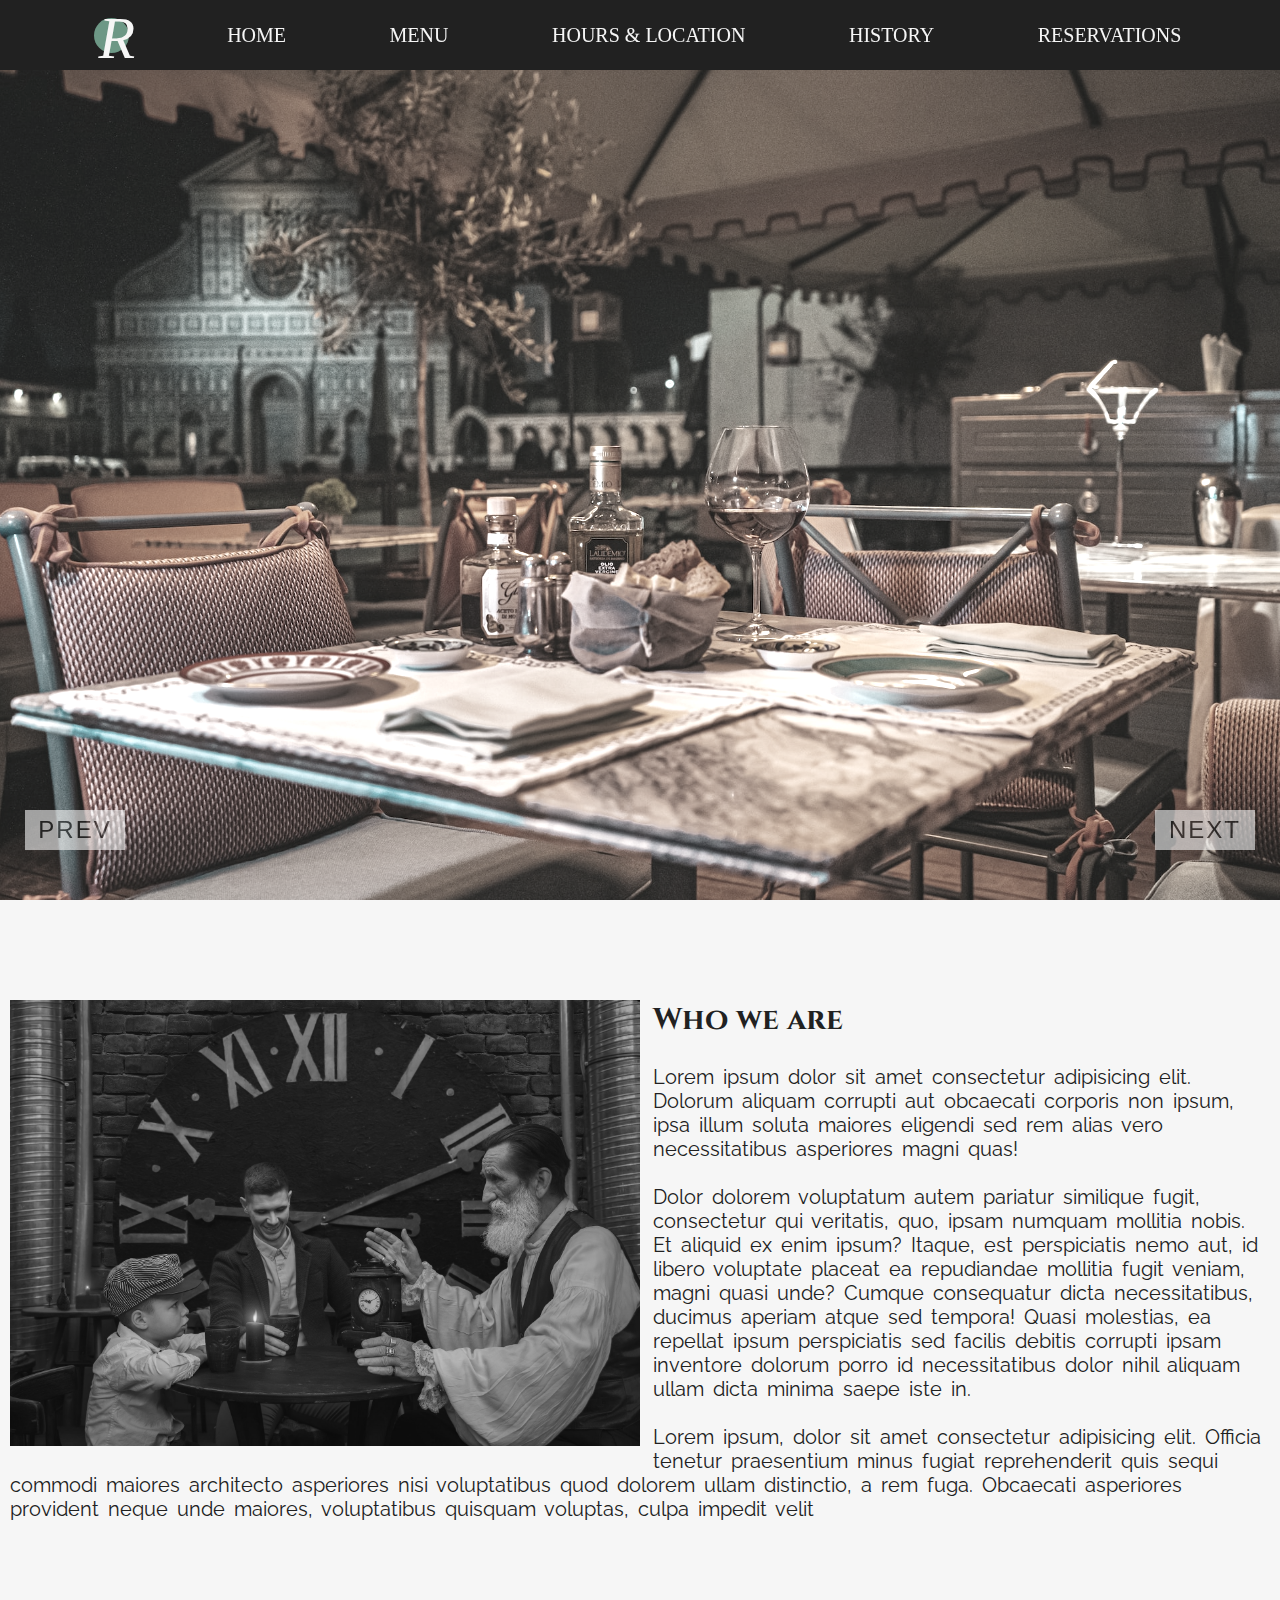
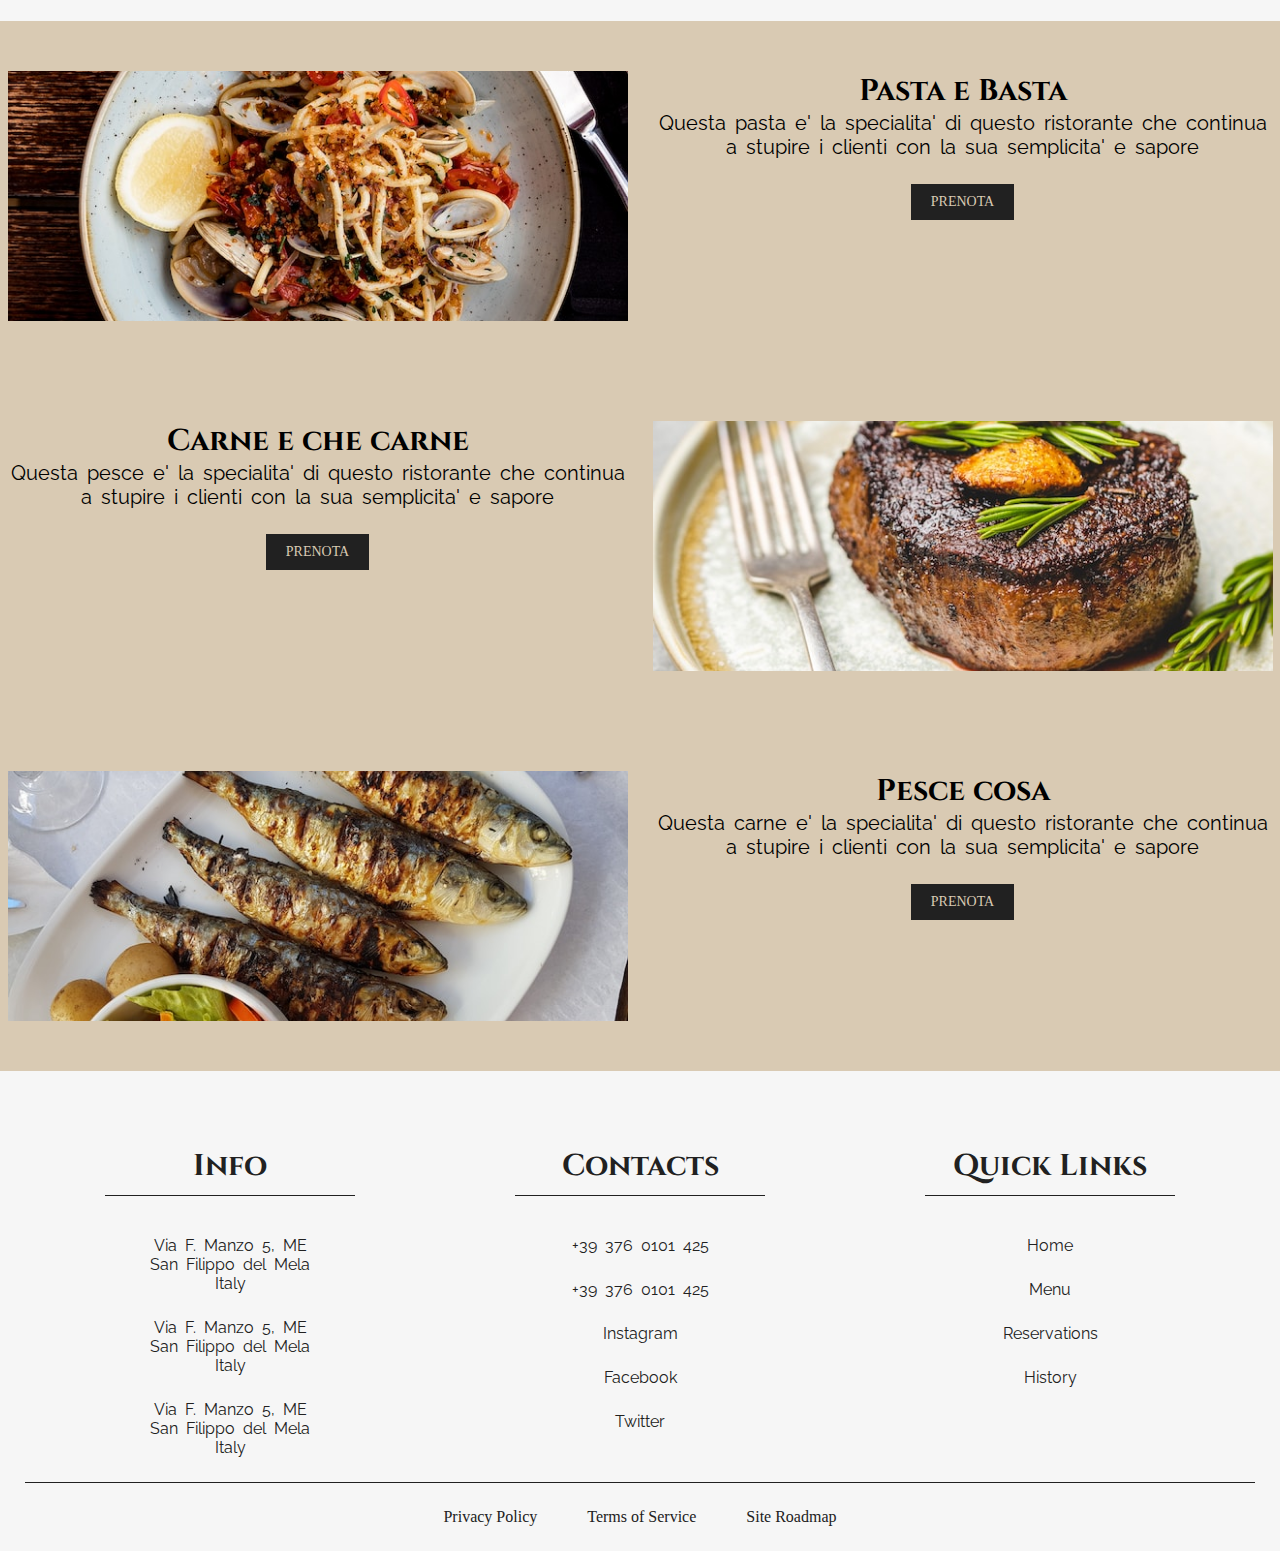
==== commit f580563c: "err corrected" ====
--- a/restaurant_template/HTML/index.html
+++ b/restaurant_template/HTML/index.html
@@ -135,7 +135,7 @@
                                 <p>
                                     Questa carne e' la specialita' di questo
                                     ristorante che continua a stupire i clienti con
-                                    la sua semplicita' e sapore si pero' sticazzi
+                                    la sua semplicita' e sapore
                                 </p>
                                 <a href="">prenota</a>
     
--- a/restaurant_template/CSS/styles.css
+++ b/restaurant_template/CSS/styles.css
@@ -116,7 +116,7 @@
 }
 
 .header-logo {
-    font-size: 7rem;
+    font-size: 6rem;
     font-style: italic;
     background-color: var(--color03);
     border-radius: 5.5rem;
@@ -273,7 +273,7 @@
 
 .card{
     display: flex;
-    padding: var(--section-padding-topX2) 0;
+    padding: var(--section-padding-top) 0;
     justify-content: center;
     flex-wrap: wrap;
     gap: 2.5rem;
@@ -285,7 +285,7 @@
 }
 
 .card:not(:last-child){
-    border-bottom: .1rem solid var(--color04);
+    /* border-bottom: .1rem solid var(--color04); */
 }
 
 .card > div{
@@ -442,14 +442,14 @@
     .sand-menu {
         display: block;
         cursor: pointer;
-        height: 5rem;
+        height: 3rem;
         align-self: flex-start;
     }
 
     .sand-menu div {
-        width: 5em;
+        width: 4rem;
         height: 0.3rem;
-        margin: 1rem 0;
+        margin: .8rem 0;
         background-color: var(--color02);
         transition: all 0.4s ease;
     }
@@ -464,13 +464,13 @@
     }
 
     .head-outer-sticky.sand-100 .sand-menu div:nth-child(1) {
-        transform: translateY(1.3rem) rotate(45deg);
+        transform: translateY(1.1rem) rotate(45deg);
         transition: all 0.4s ease;
     }
 
     .head-outer-sticky.sand-100 .sand-menu div:nth-child(3) {
         transition: all 0.4s ease;
-        transform: translateY(-1.3rem) rotate(-45deg);
+        transform: translateY(-1.1rem) rotate(-45deg);
     }
 
     .head-outer-sticky.sand-100 {
@@ -479,7 +479,7 @@
     }
 
     header {
-        padding: 1rem 2rem;
+        padding: 1.3rem 2rem;
         justify-content: space-between;
         position: relative;
         align-items: top;
@@ -490,8 +490,8 @@
     }
 
     .header-logo {
-        width: 5rem;
-        height: 5rem;
+        width: 4rem;
+        height: 4rem;
         align-self: flex-start;
     }
 
@@ -545,7 +545,7 @@
     }
 
     .sec-02-container {
-        padding: var(--DEFAULT_left-right);
+        padding: var(--section-padding-top) var(--DEFAULT_left-right);
     }
 
     .sec-02-text h1 {
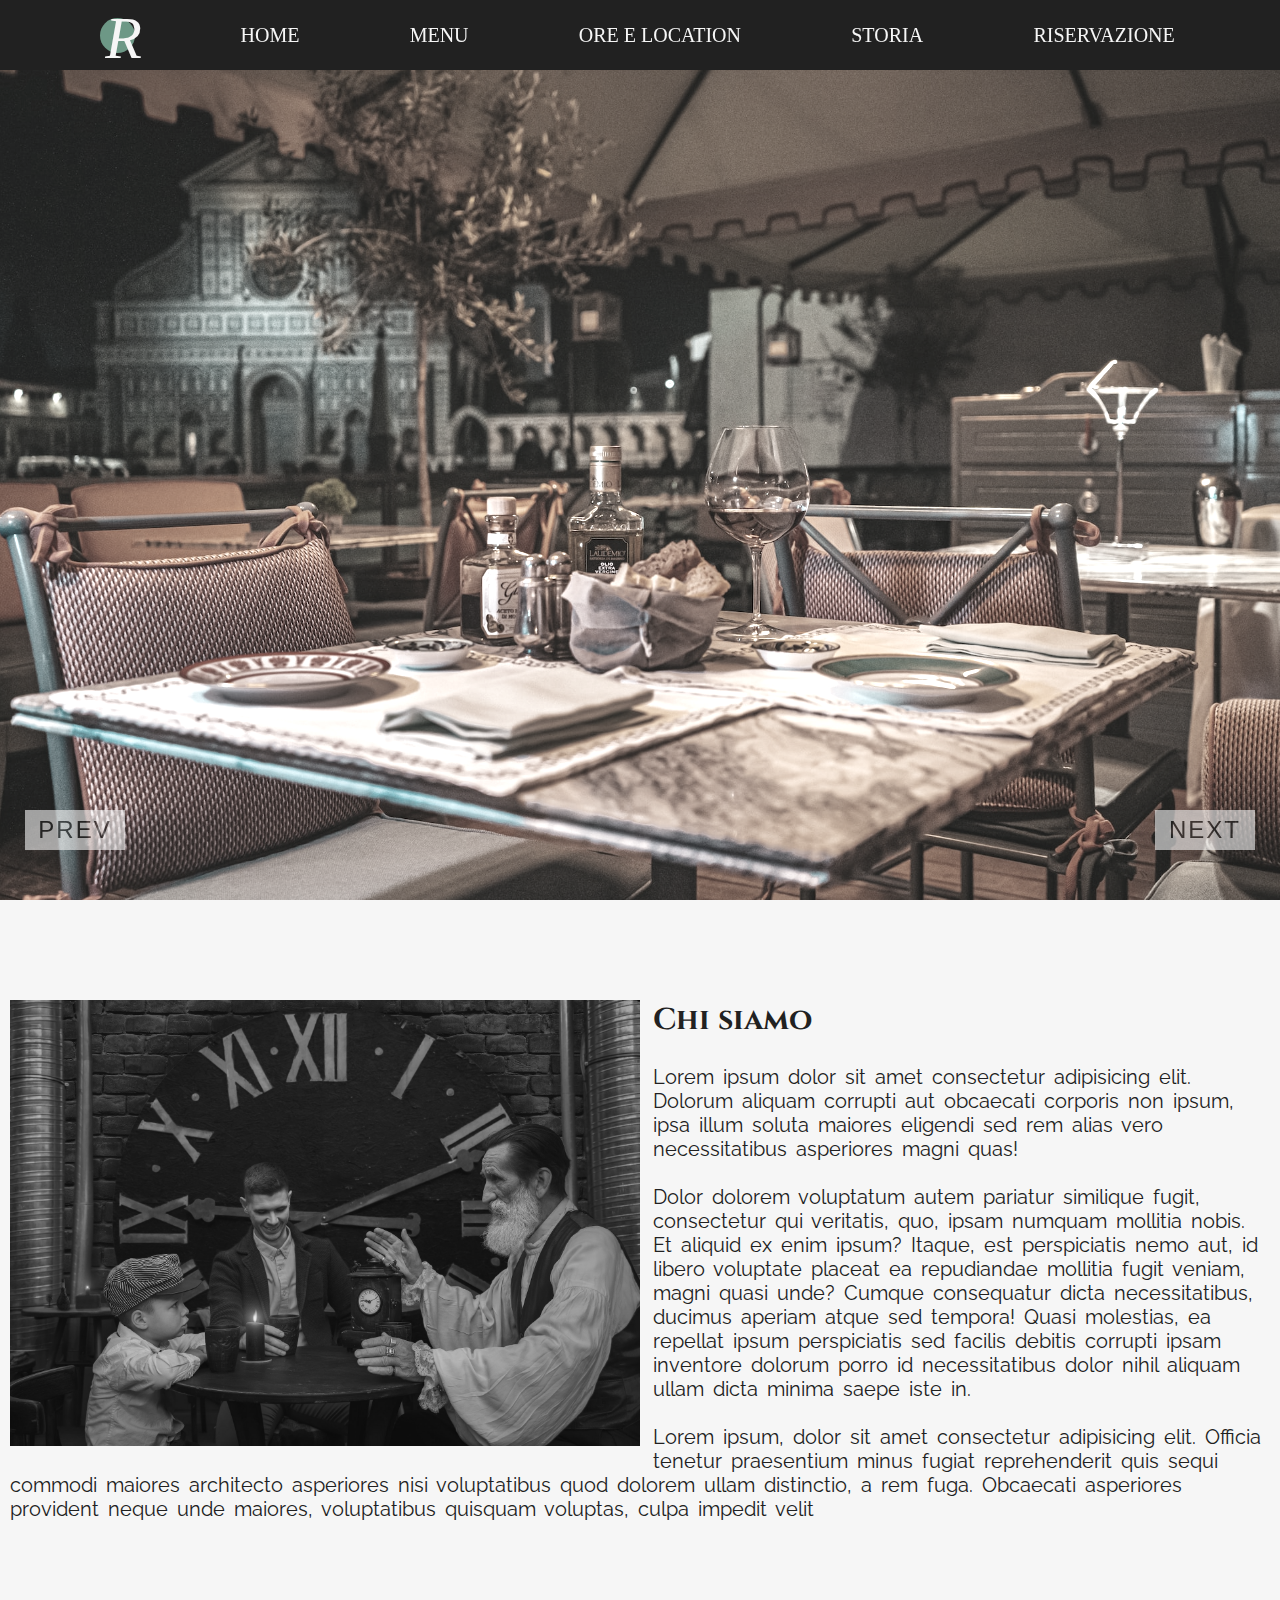
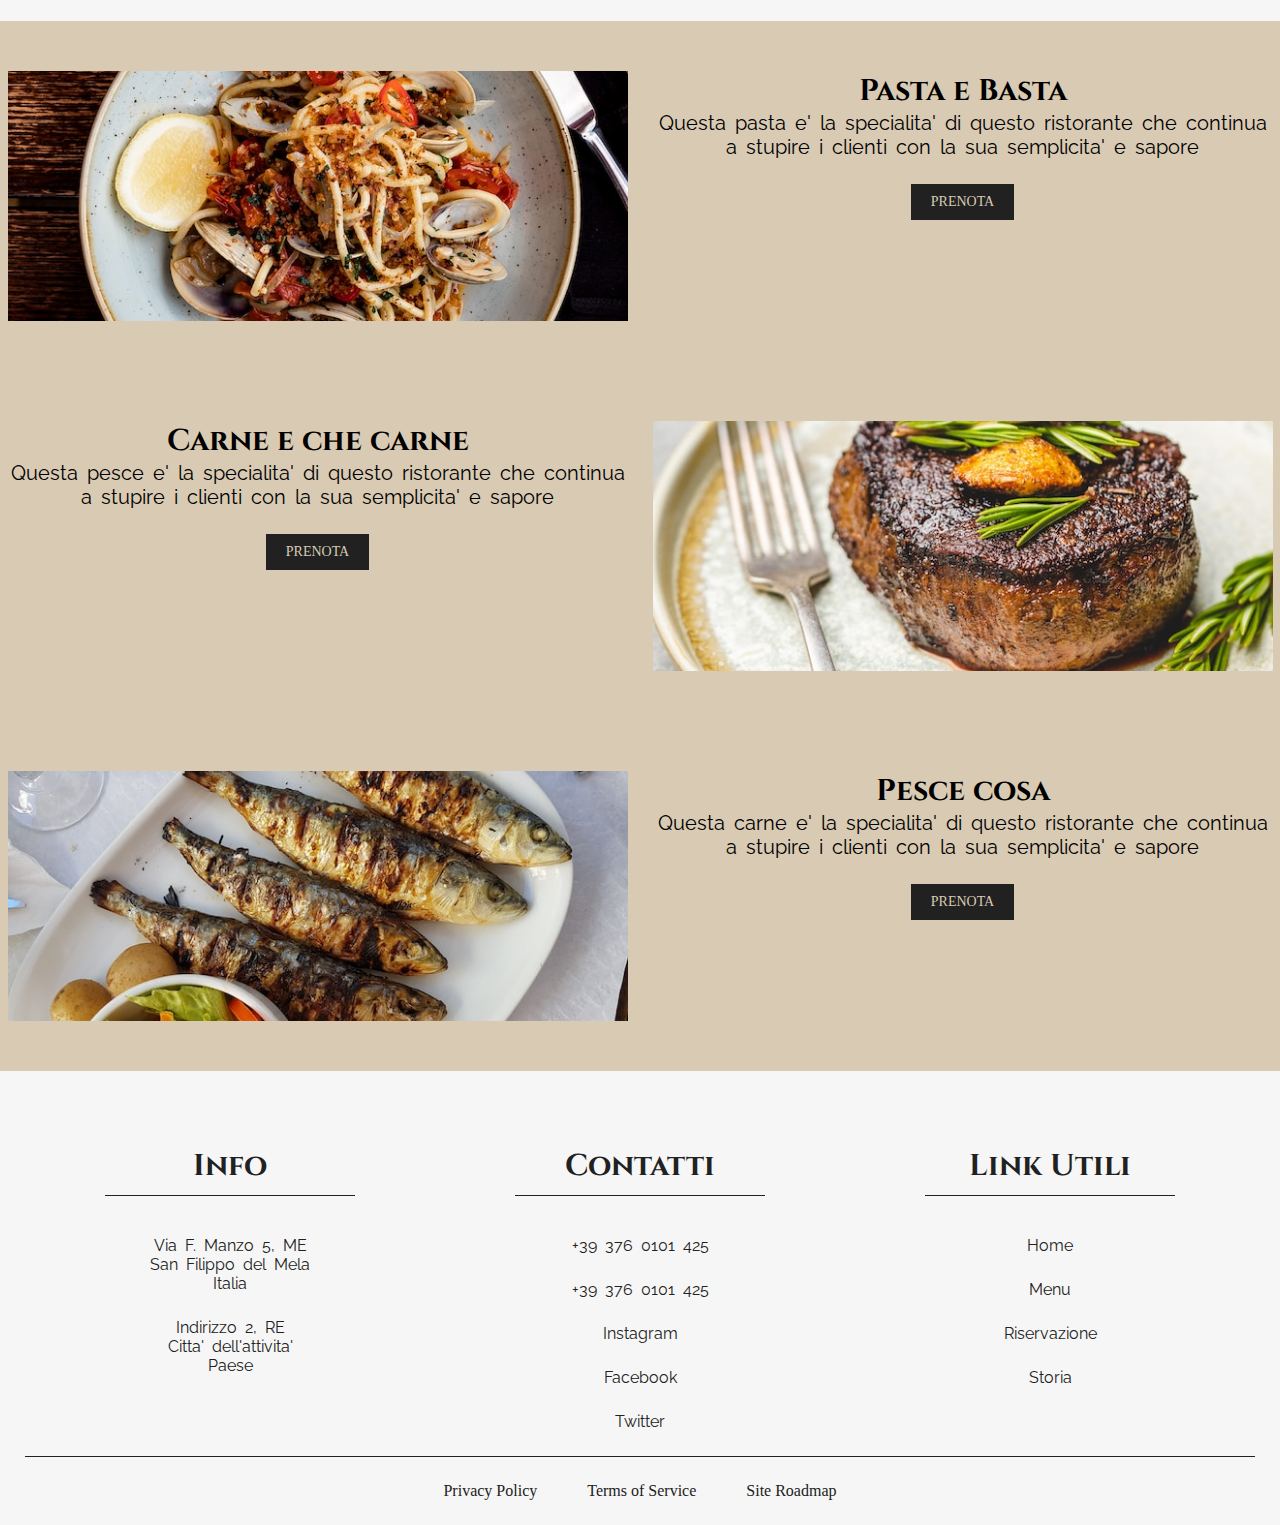
==== commit b42b265b: "language corrections + background better" ====
--- a/restaurant_template/HTML/index.html
+++ b/restaurant_template/HTML/index.html
@@ -22,9 +22,9 @@
                     <a class="header-logo" href="">R</a>
                     <a href="">home</a>
                     <a href="">menu</a>
-                    <a href="">hours & location</a>
-                    <a href="">history</a>
-                    <a href="">reservations</a>
+                    <a href="">Ore e Location</a>
+                    <a href="">storia</a>
+                    <a href="">Riservazione</a>
                     <div class="sand-menu">
                         <div></div>
                         <div></div>
@@ -57,7 +57,7 @@
                             />
                         </div>
                         <div class="sec-02-text">
-                            <h1>Who we are</h1>
+                            <h1>Chi siamo</h1>
                             <p>
                                 Lorem ipsum dolor sit amet consectetur
                                 adipisicing elit. Dolorum aliquam corrupti aut
@@ -157,22 +157,18 @@
                         <p>
                             Via F. Manzo 5, ME <br />
                             San Filippo del Mela <br />
-                            Italy
+                            Italia
                         </p>
                         <p>
-                            Via F. Manzo 5, ME <br />
-                            San Filippo del Mela <br />
-                            Italy
+                            Indirizzo 2, RE <br />
+                            Citta' dell'attivita' <br />
+                            Paese
                         </p>
-                        <p>
-                            Via F. Manzo 5, ME <br />
-                            San Filippo del Mela <br />
-                            Italy
-                        </p>
+                        
                     </div>
                     <!-- middle things -->
                     <div class="foot-middle">
-                        <h1>Contacts</h1>
+                        <h1>Contatti</h1>
                         <p>+39 376 0101 425</p>
                         <p>+39 376 0101 425</p>
 
@@ -183,11 +179,11 @@
                     </div>
                     <!-- right things -->
                     <div class="foot-right">
-                        <h1>Quick Links</h1>
+                        <h1>Link Utili</h1>
                         <p>Home</p>
                         <p>Menu</p>
-                        <p>Reservations</p>
-                        <p>History</p>
+                        <p>Riservazione</p>
+                        <p>Storia</p>
                     </div>
                 </section>
                 <section class="foot-bottom">
